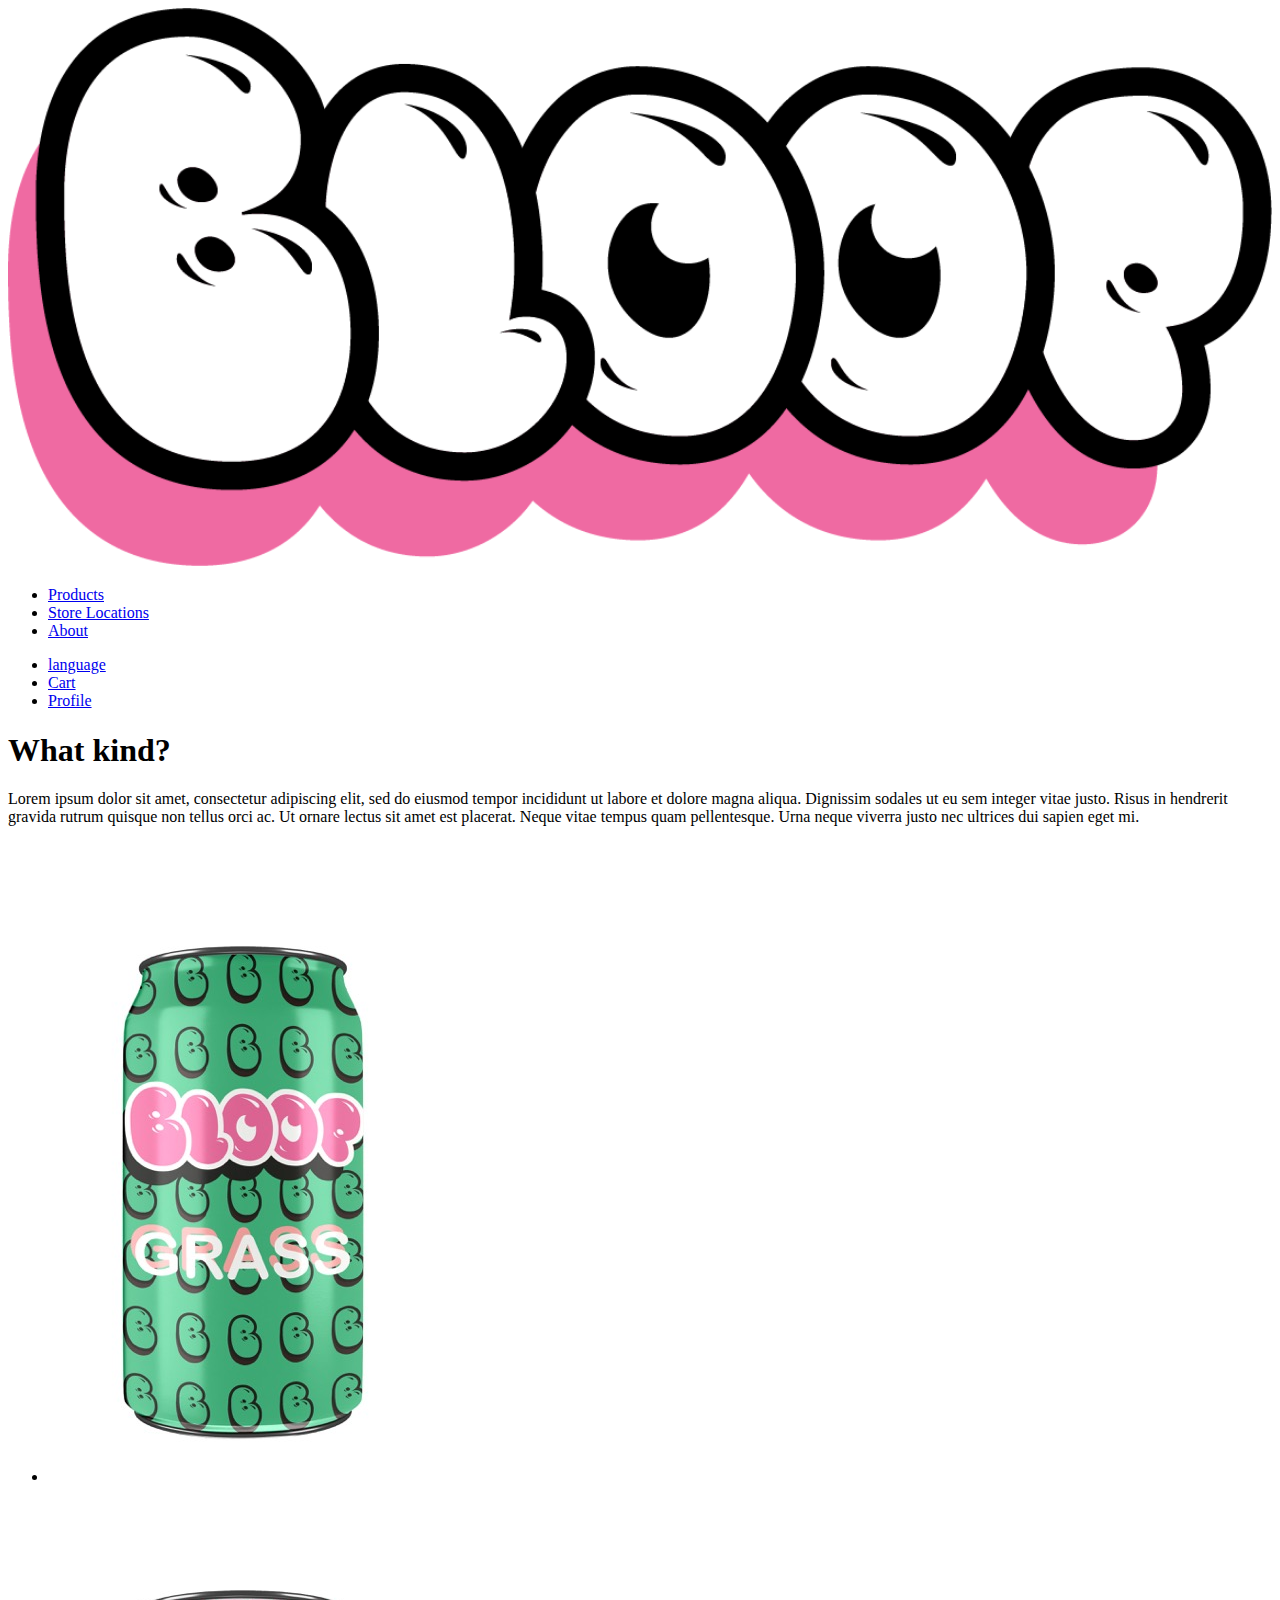
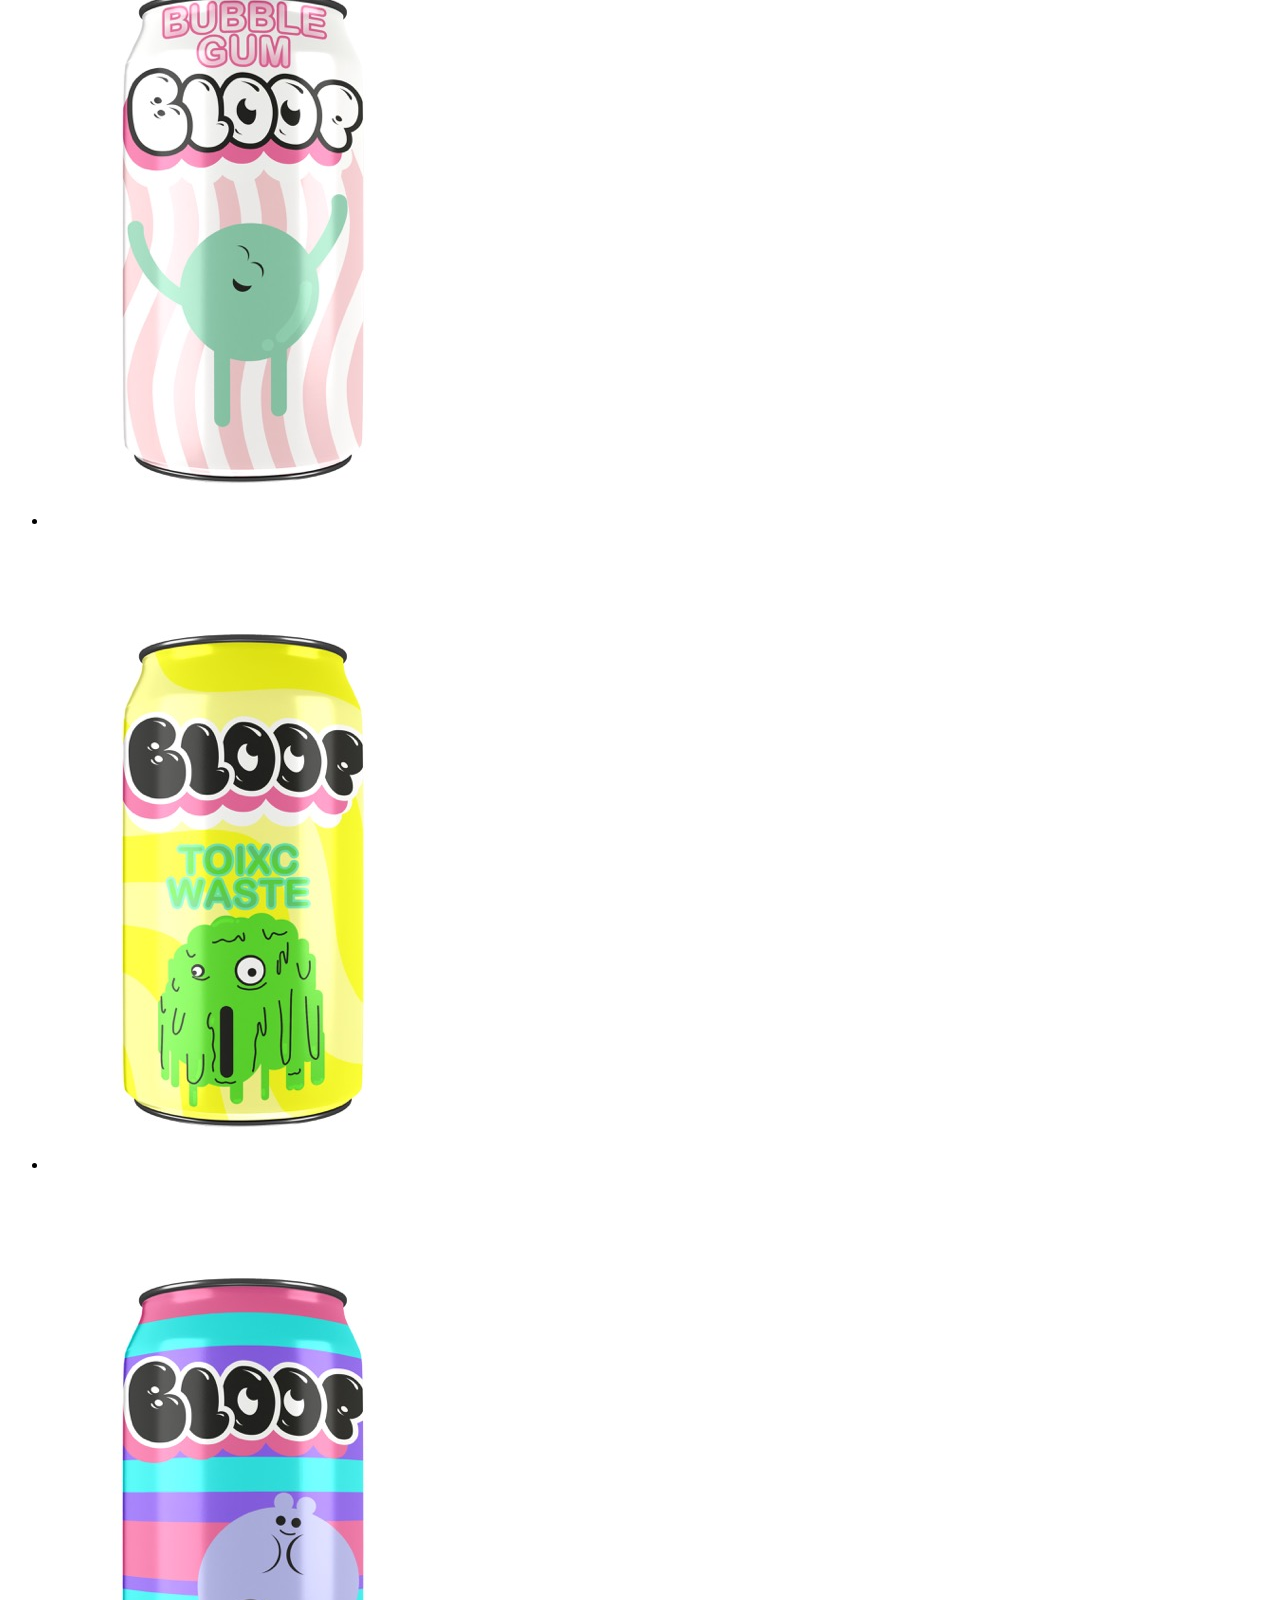
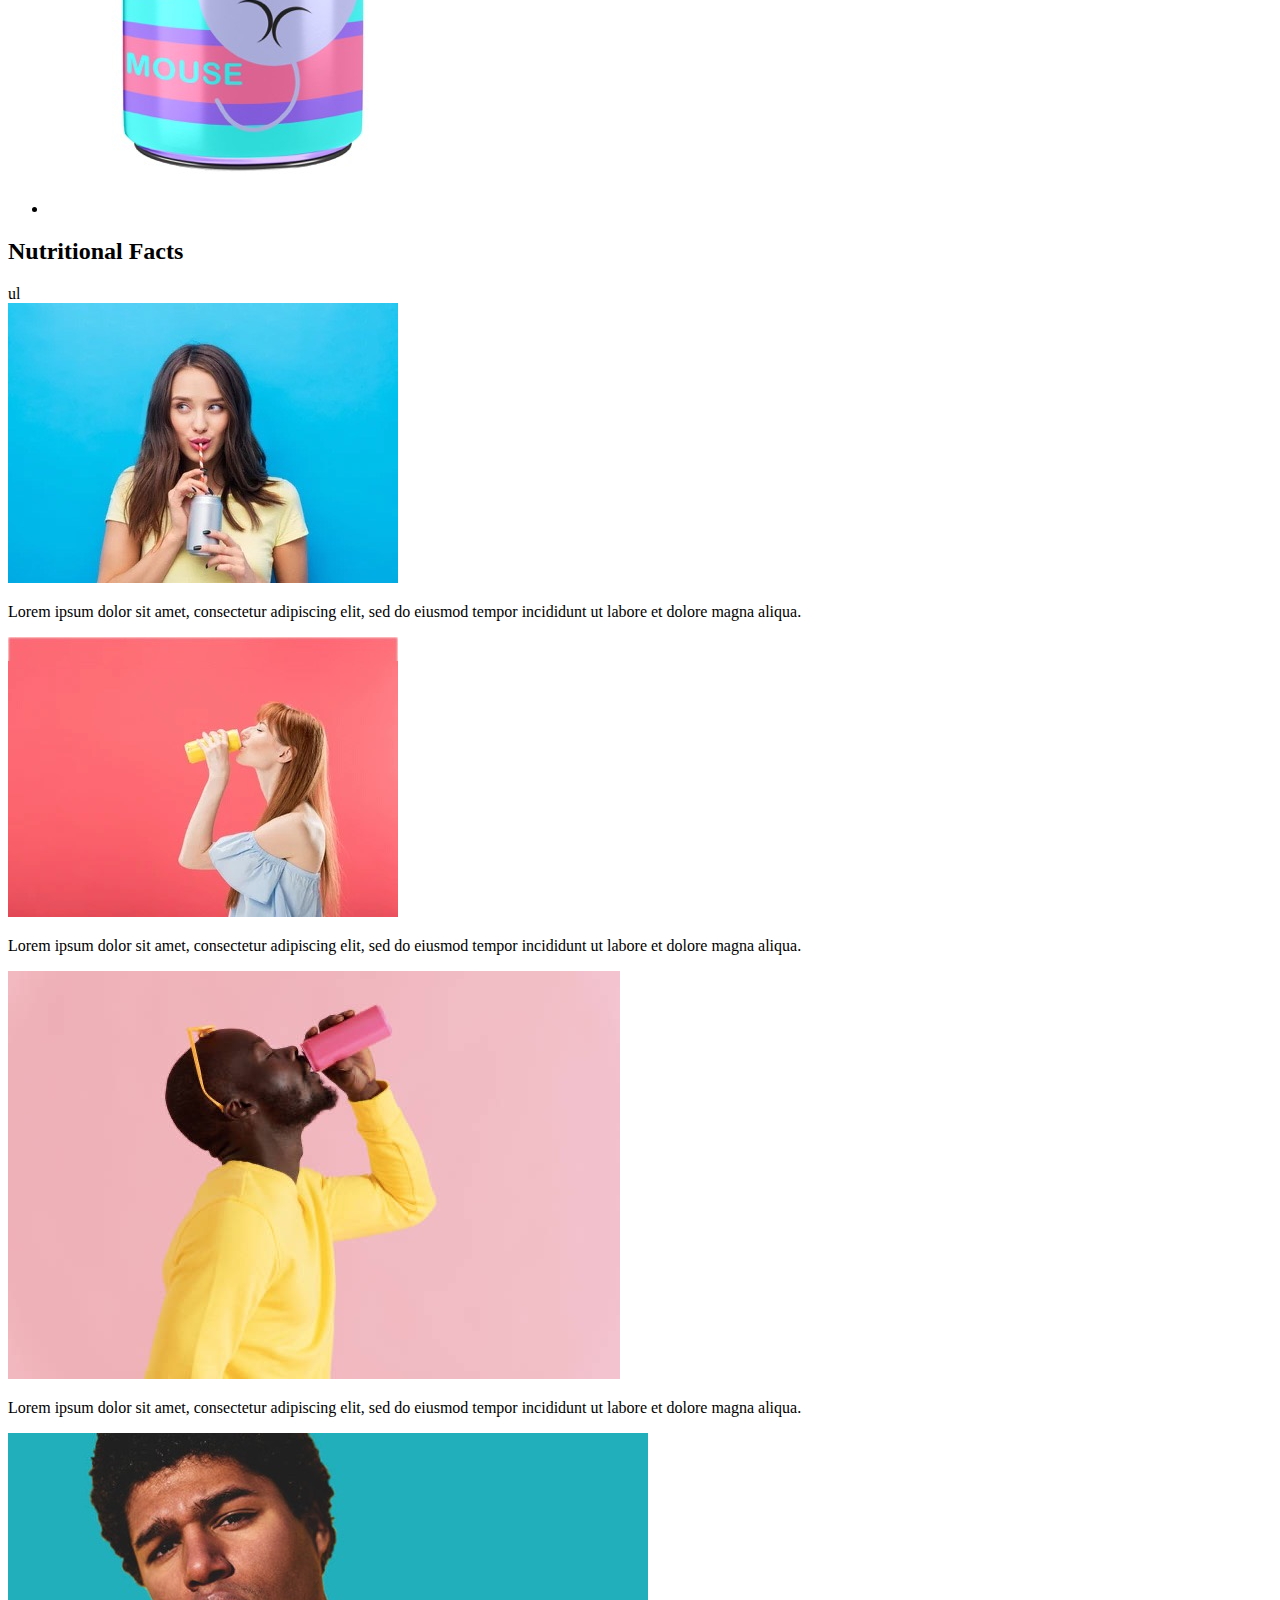
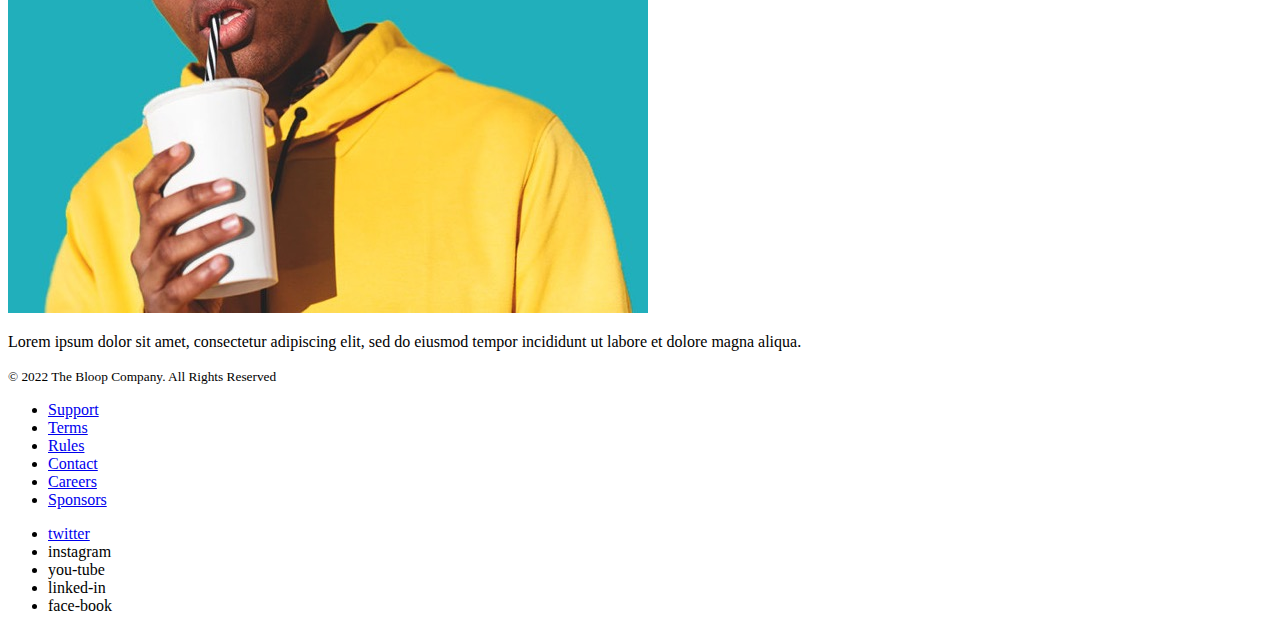
==== products.html @ d4f95fe2 "add the images" ====
<!DOCTYPE html>
<html lang="en" dir="ltr">
  <head>
    <meta charset="utf-8">
    <title>Bloop</title>
    <meta name="viewport" content="width=device-width,initial-scale=1">
    <link href="css/main.css" rel="stylesheet">
    <link href="https://fonts.googleapis.com/css2?family=Roboto:ital,wght@0,500;0,700;1,500&display=swap" rel="stylesheet">
  </head>
  <body>
    <header>
      <img src="images/bloop.svg" alt="">
      <nav>
        <ul>
          <li><a href="products">Products</a></li>
          <li><a href="store-locations">Store Locations</a></li>
          <li><a href="#">About</a></li>
        </ul>
      </nav>
      <ul>
        <li><a href="#">language</a></li>
        <li><a href="#">Cart</a></li>
        <li><a href="#">Profile</a></li>
      </ul>
    </header>
    <main>
      <section>
        <h1>What kind?</h1>
        <p>Lorem ipsum dolor sit amet, consectetur adipiscing elit, sed do eiusmod tempor incididunt ut labore et dolore magna aliqua. Dignissim sodales ut eu sem integer vitae justo. Risus in hendrerit gravida rutrum quisque non tellus orci ac. Ut ornare lectus sit amet est placerat. Neque vitae tempus quam pellentesque. Urna neque viverra justo nec ultrices dui sapien eget mi.</p>
      </section>
      <section>
        <ul>
          <li>
            <img src="images/5.jpeg" alt="">
            <a href="#"></a>
          </li>
          <li>
            <img src="images/2.jpeg" alt="">
            <a href="#"></a>
          </li>
          <li>
            <img src="images/3.jpeg" alt="">
            <a href="#"></a>
          </li>
          <li>
            <img src="images/4.jpeg" alt="">
            <a href="#"></a>
          </li>
        </ul>
      </section>
      <section>
        <h2>Nutritional Facts</h2>ul
        <article class="">
          <img src="images/15.jpeg" alt="">
          <p>Lorem ipsum dolor sit amet, consectetur adipiscing elit, sed do eiusmod tempor incididunt ut labore et dolore magna aliqua.</p>
        </article>
        <article class="">
          <img src="images/16.jpeg" alt="">
          <p>Lorem ipsum dolor sit amet, consectetur adipiscing elit, sed do eiusmod tempor incididunt ut labore et dolore magna aliqua.</p>
        </article>
        <article class="">
          <img src="images/14.jpeg" alt="">
          <p>Lorem ipsum dolor sit amet, consectetur adipiscing elit, sed do eiusmod tempor incididunt ut labore et dolore magna aliqua.</p>
        </article>
        <article class="">
          <img src="images/13.jpeg" alt="">
          <p>Lorem ipsum dolor sit amet, consectetur adipiscing elit, sed do eiusmod tempor incididunt ut labore et dolore magna aliqua.</p>
        </article>
      </section>
    </main>
    <footer>
      <small>© 2022 The Bloop Company. All Rights Reserved</small>
      <ul>
        <li><a href="#">Support</a></li>
        <li><a href="#">Terms</a></li>
        <li><a href="#">Rules</a></li>
        <li><a href="#">Contact</a></li>
        <li><a href="#">Careers</a></li>
        <li><a href="#">Sponsors</a></li>
      </ul>
      <ul>
        <li><a href="#">twitter</a></li>
        <li><a href="#"></a>instagram</li>
        <li><a href="#"></a>you-tube</li>
        <li><a href="#"></a>linked-in</li>
        <li><a href="#"></a>face-book</li>
      </ul>
    </footer>
  </body>
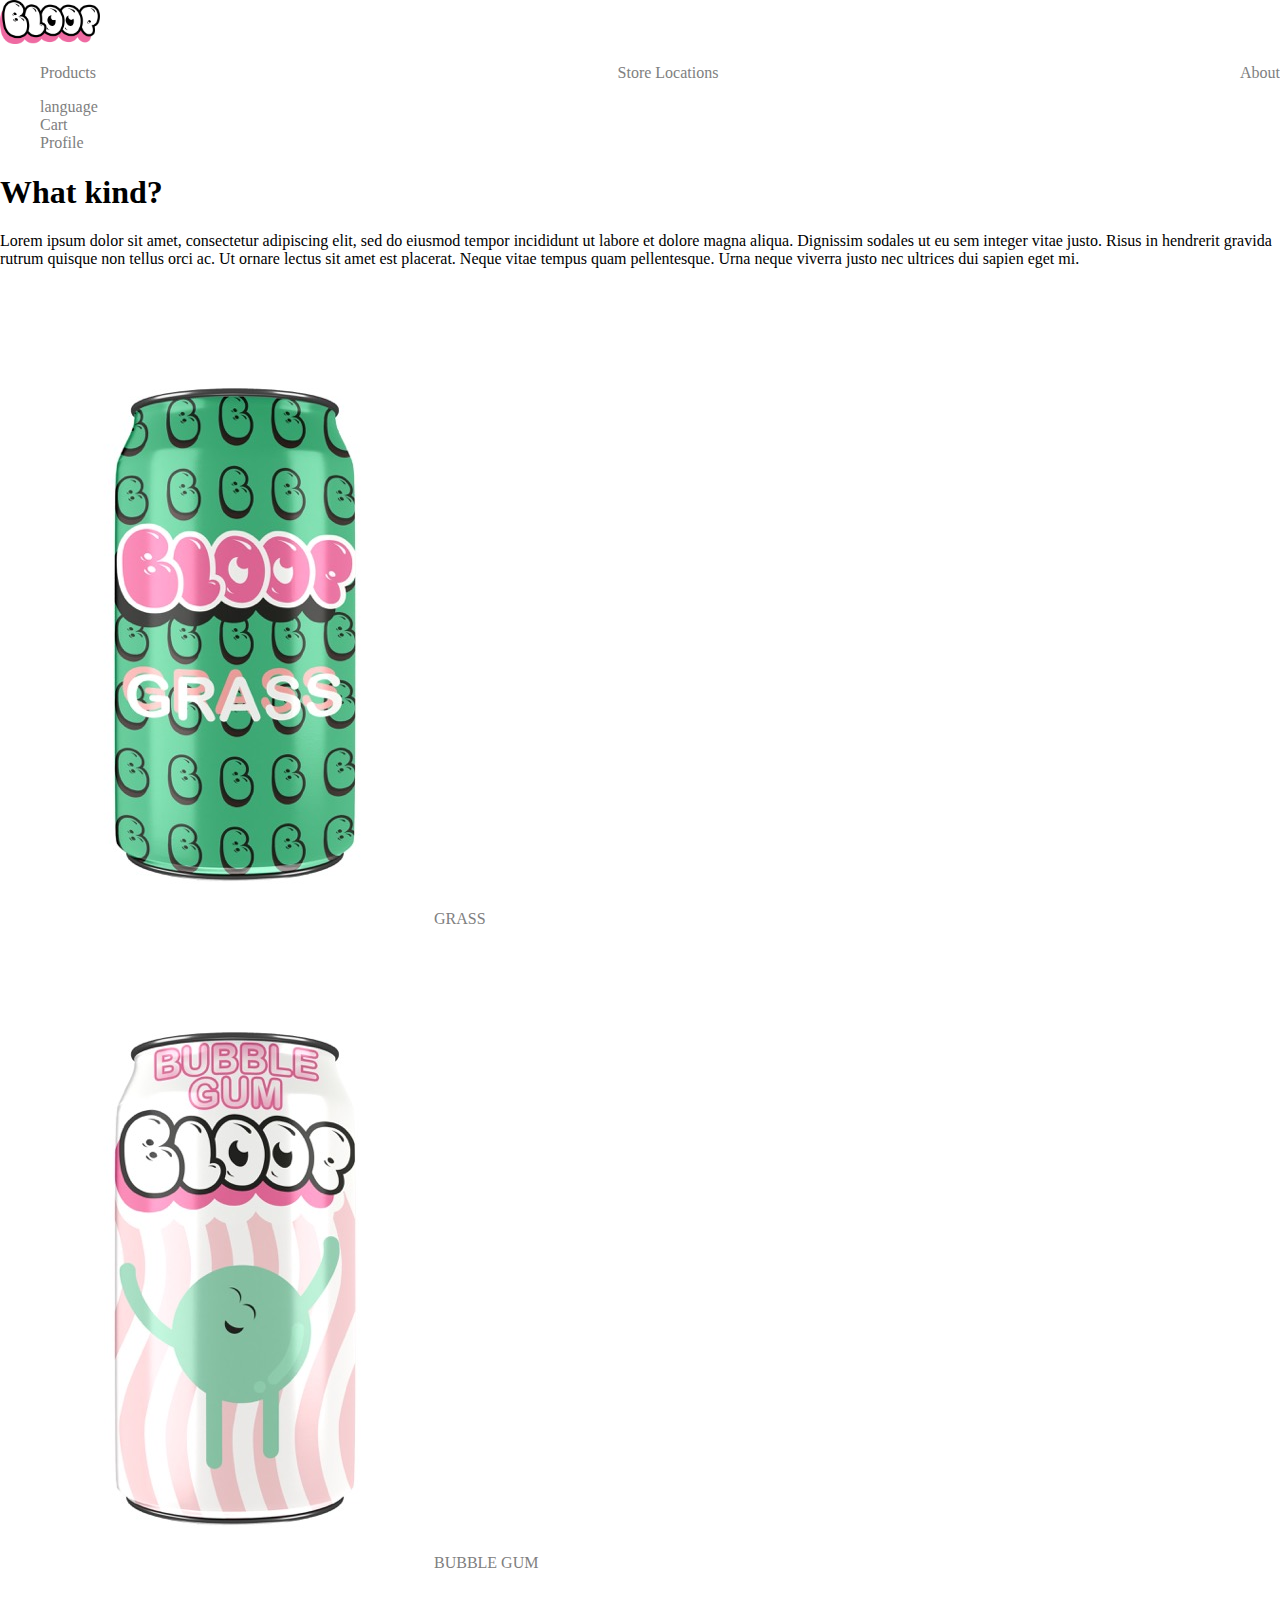
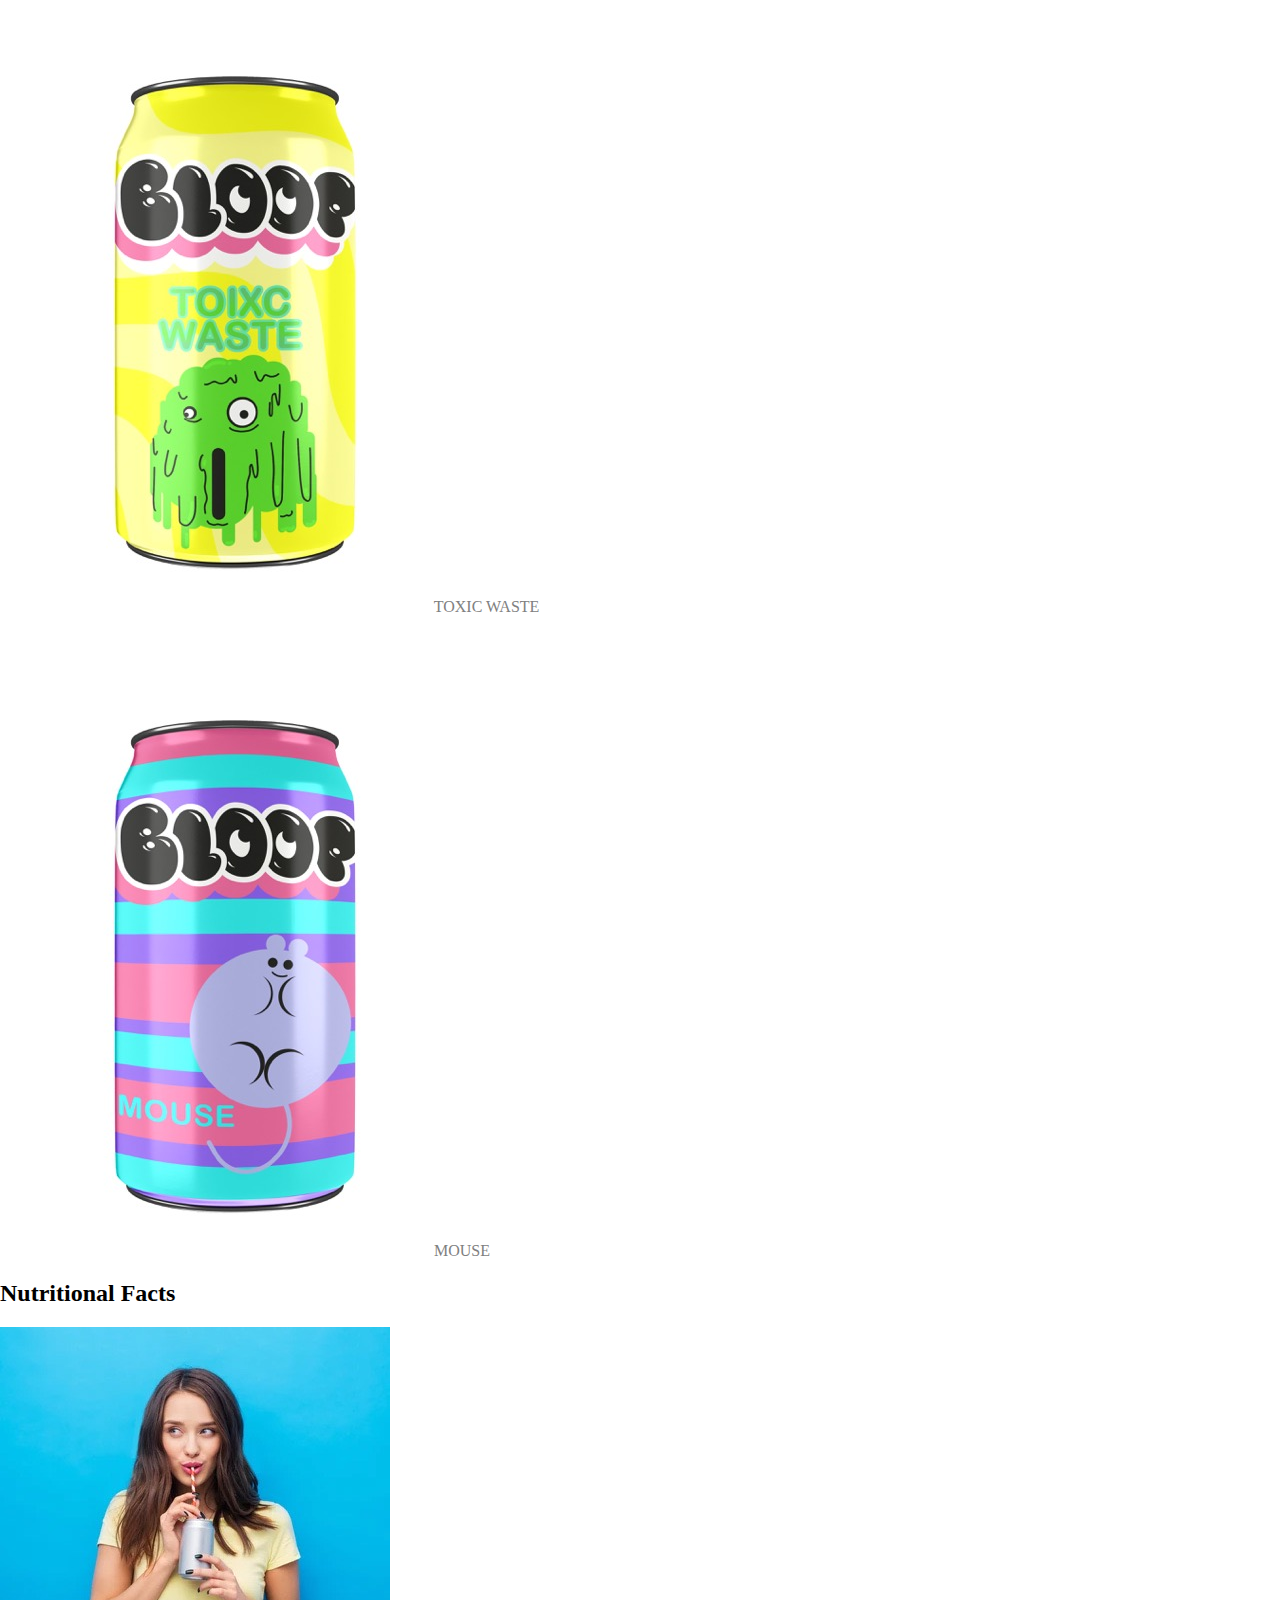
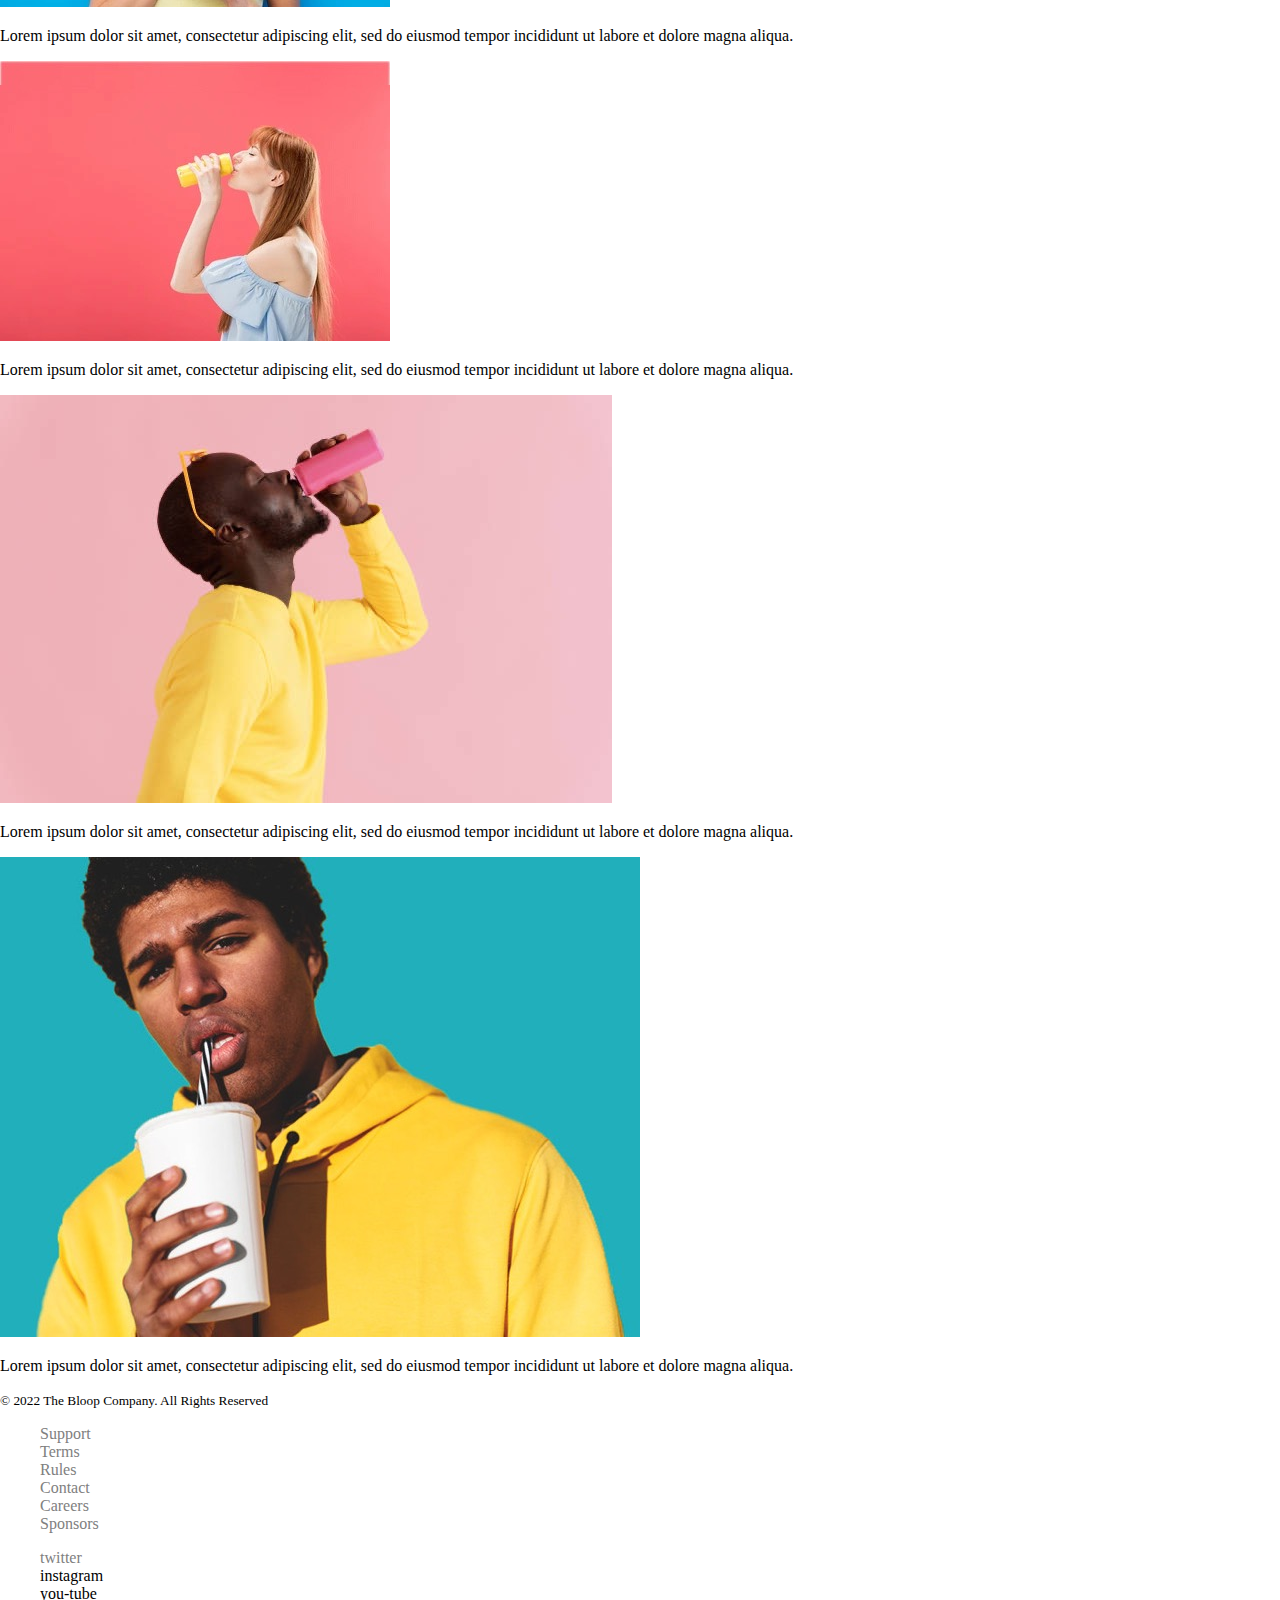
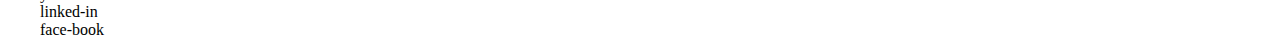
==== commit 855b3cd5: "htm for the 3rd page" ====
--- a/products.html
+++ b/products.html
@@ -6,10 +6,15 @@
     <meta name="viewport" content="width=device-width,initial-scale=1">
     <link href="css/main.css" rel="stylesheet">
     <link href="https://fonts.googleapis.com/css2?family=Roboto:ital,wght@0,500;0,700;1,500&display=swap" rel="stylesheet">
+    <link href="https://fonts.googleapis.com/icon?family=Material+Icons+Outlined" rel="stylesheet">
   </head>
   <body>
     <header>
       <img src="images/bloop.svg" alt="">
+      <input type="checkbox" id="nav-toggle" class="nav-toggle" />
+      <label for="nav-toggle" class="nav-toggle-label">
+        <span class="material-icons-outlined">menu</span>
+      </label>
       <nav>
         <ul>
           <li><a href="products">Products</a></li>
@@ -32,24 +37,24 @@
         <ul>
           <li>
             <img src="images/5.jpeg" alt="">
-            <a href="#"></a>
+            <a href="#">GRASS</a>
           </li>
           <li>
             <img src="images/2.jpeg" alt="">
-            <a href="#"></a>
+            <a href="#">BUBBLE GUM</a>
           </li>
           <li>
             <img src="images/3.jpeg" alt="">
-            <a href="#"></a>
+            <a href="#">TOXIC WASTE</a>
           </li>
           <li>
             <img src="images/4.jpeg" alt="">
-            <a href="#"></a>
+            <a href="#">MOUSE</a>
           </li>
         </ul>
       </section>
       <section>
-        <h2>Nutritional Facts</h2>ul
+        <h2>Nutritional Facts</h2>
         <article class="">
           <img src="images/15.jpeg" alt="">
           <p>Lorem ipsum dolor sit amet, consectetur adipiscing elit, sed do eiusmod tempor incididunt ut labore et dolore magna aliqua.</p>
--- a/css/main.css
+++ b/css/main.css
@@ -0,0 +1,67 @@
+html {
+  box-sizing: border-box;
+}
+
+*, *::before, *::after {
+  box-sizing: inherit;
+}
+
+body {
+  margin: 0;
+  padding: 0;
+}
+
+nav {
+  display: none;
+}
+
+input.nav-toggle {
+  display: none;
+}
+
+input.nav-toggle:checked ~ nav {
+  display: block;
+}
+
+label.nav-toggle-label {
+  display: block;
+}
+
+a:link {
+ color: gray;
+ text-decoration: none
+}
+a:visited {
+ color: teal;
+}
+a:hover {
+ color: purple;
+}
+
+ul {
+  list-style: none;
+}
+
+header img {
+  max-width: 100px;
+}
+
+nav ul {
+display: flex;
+justify-content: space-between;
+}
+
+@media screen and (min-width: 768px) {
+
+  input.nav-toggle {
+    display: none;
+  }
+
+  label.nav-toggle-label {
+    display: none;
+  }
+
+  nav {
+    display: block;
+  }
+}
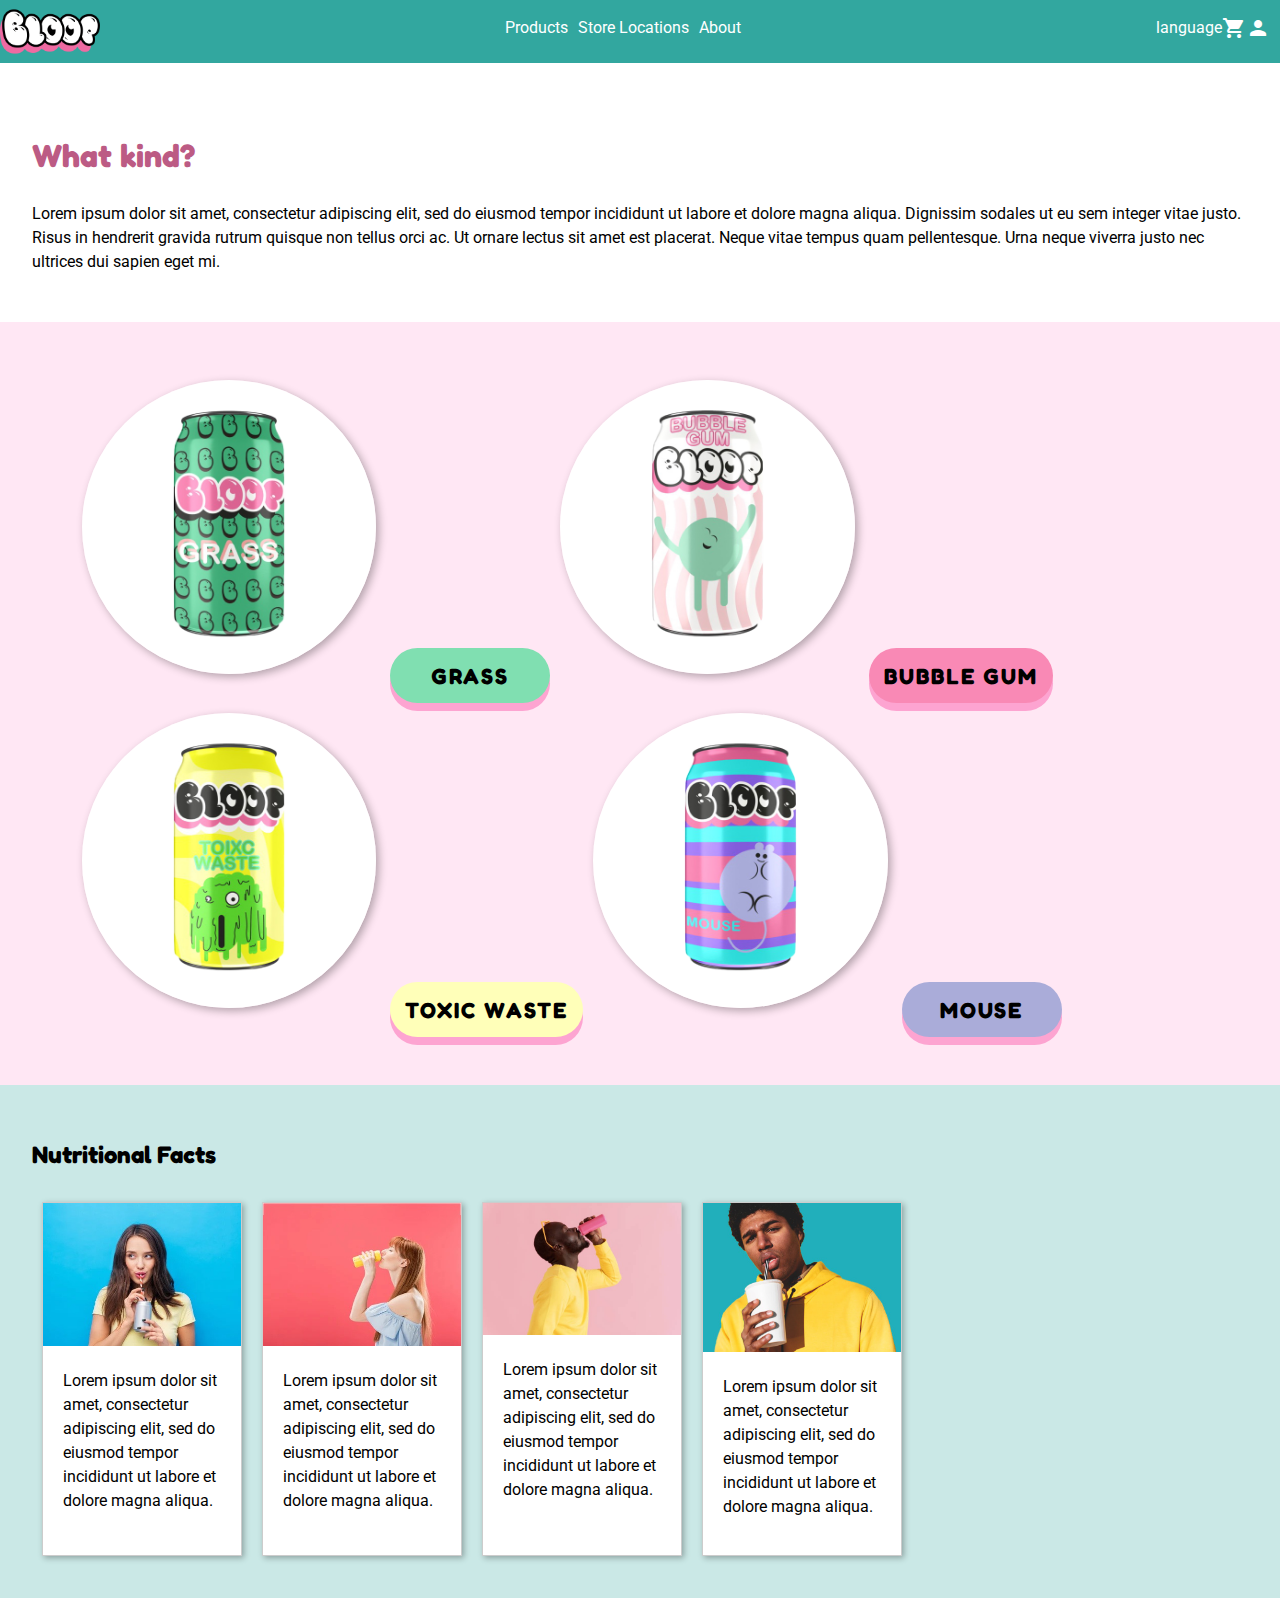
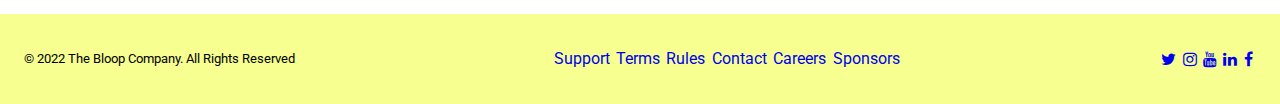
==== commit 98359a03: "style to all pages" ====
--- a/products.html
+++ b/products.html
@@ -5,77 +5,80 @@
     <title>Bloop</title>
     <meta name="viewport" content="width=device-width,initial-scale=1">
     <link href="css/main.css" rel="stylesheet">
-    <link href="https://fonts.googleapis.com/css2?family=Roboto:ital,wght@0,500;0,700;1,500&display=swap" rel="stylesheet">
-    <link href="https://fonts.googleapis.com/icon?family=Material+Icons+Outlined" rel="stylesheet">
+    <link rel="preconnect" href="https://fonts.googleapis.com"><link rel="preconnect" href="https://fonts.gstatic.com" crossorigin><link href="https://fonts.googleapis.com/css2?family=Fredoka:wght@600&family=Roboto:wght@400;500;700;900&display=swap" rel="stylesheet">
+    <link href="https://fonts.googleapis.com/icon?family=Material+Icons" rel="stylesheet">
+    <link rel="stylesheet" href="https://cdnjs.cloudflare.com/ajax/libs/font-awesome/4.7.0/css/font-awesome.min.css">
   </head>
   <body>
     <header>
       <img src="images/bloop.svg" alt="">
       <input type="checkbox" id="nav-toggle" class="nav-toggle" />
       <label for="nav-toggle" class="nav-toggle-label">
-        <span class="material-icons-outlined">menu</span>
+        <span class="material-icons">menu</span>
       </label>
       <nav>
         <ul>
-          <li><a href="products">Products</a></li>
-          <li><a href="store-locations">Store Locations</a></li>
+          <li><a href="products.html">Products</a></li>
+          <li><a href="store-locations.html">Store Locations</a></li>
           <li><a href="#">About</a></li>
         </ul>
       </nav>
-      <ul>
+      <ul class="cart">
         <li><a href="#">language</a></li>
-        <li><a href="#">Cart</a></li>
-        <li><a href="#">Profile</a></li>
+        <li class="ss"><a href="#"><span class="material-icons">shopping_cart</span></a></li>
+        <li class="pp"><a href="#"><span class="material-icons">person</span></a></li>
       </ul>
     </header>
     <main>
-      <section>
+      <article>
         <h1>What kind?</h1>
         <p>Lorem ipsum dolor sit amet, consectetur adipiscing elit, sed do eiusmod tempor incididunt ut labore et dolore magna aliqua. Dignissim sodales ut eu sem integer vitae justo. Risus in hendrerit gravida rutrum quisque non tellus orci ac. Ut ornare lectus sit amet est placerat. Neque vitae tempus quam pellentesque. Urna neque viverra justo nec ultrices dui sapien eget mi.</p>
-      </section>
-      <section>
-        <ul>
+      </article>
+      <article class="soda">
+        <ul class="kind">
           <li>
             <img src="images/5.jpeg" alt="">
-            <a href="#">GRASS</a>
+            <button class="gr">GRASS</button>
           </li>
           <li>
             <img src="images/2.jpeg" alt="">
-            <a href="#">BUBBLE GUM</a>
+            <button class="bu">BUBBLE GUM</button>
           </li>
           <li>
             <img src="images/3.jpeg" alt="">
-            <a href="#">TOXIC WASTE</a>
+            <button class="to">TOXIC WASTE</button>
           </li>
           <li>
             <img src="images/4.jpeg" alt="">
-            <a href="#">MOUSE</a>
+            <button class="mo">MOUSE</button>
           </li>
         </ul>
-      </section>
-      <section>
+      </article>
+      <div class="facts">
         <h2>Nutritional Facts</h2>
-        <article class="">
-          <img src="images/15.jpeg" alt="">
-          <p>Lorem ipsum dolor sit amet, consectetur adipiscing elit, sed do eiusmod tempor incididunt ut labore et dolore magna aliqua.</p>
+        <article class="cards">
+          <section class="card">
+            <img src="images/15.jpeg" alt="">
+            <p>Lorem ipsum dolor sit amet, consectetur adipiscing elit, sed do eiusmod tempor incididunt ut labore et dolore magna aliqua.</p>
+          </section>
+          <section class="card">
+            <img src="images/16.jpeg" alt="">
+            <p>Lorem ipsum dolor sit amet, consectetur adipiscing elit, sed do eiusmod tempor incididunt ut labore et dolore magna aliqua.</p>
+          </section>
+          <section class="card">
+            <img src="images/14.jpeg" alt="">
+            <p>Lorem ipsum dolor sit amet, consectetur adipiscing elit, sed do eiusmod tempor incididunt ut labore et dolore magna aliqua.</p>
+          </section>
+          <section class="card">
+            <img src="images/13.jpeg" alt="">
+            <p>Lorem ipsum dolor sit amet, consectetur adipiscing elit, sed do eiusmod tempor incididunt ut labore et dolore magna aliqua.</p>
+          </section>
         </article>
-        <article class="">
-          <img src="images/16.jpeg" alt="">
-          <p>Lorem ipsum dolor sit amet, consectetur adipiscing elit, sed do eiusmod tempor incididunt ut labore et dolore magna aliqua.</p>
-        </article>
-        <article class="">
-          <img src="images/14.jpeg" alt="">
-          <p>Lorem ipsum dolor sit amet, consectetur adipiscing elit, sed do eiusmod tempor incididunt ut labore et dolore magna aliqua.</p>
-        </article>
-        <article class="">
-          <img src="images/13.jpeg" alt="">
-          <p>Lorem ipsum dolor sit amet, consectetur adipiscing elit, sed do eiusmod tempor incididunt ut labore et dolore magna aliqua.</p>
-        </article>
-      </section>
+      </div>
     </main>
     <footer>
       <small>© 2022 The Bloop Company. All Rights Reserved</small>
-      <ul>
+      <ul class="sup">
         <li><a href="#">Support</a></li>
         <li><a href="#">Terms</a></li>
         <li><a href="#">Rules</a></li>
@@ -83,12 +86,13 @@
         <li><a href="#">Careers</a></li>
         <li><a href="#">Sponsors</a></li>
       </ul>
-      <ul>
-        <li><a href="#">twitter</a></li>
-        <li><a href="#"></a>instagram</li>
-        <li><a href="#"></a>you-tube</li>
-        <li><a href="#"></a>linked-in</li>
-        <li><a href="#"></a>face-book</li>
+      <ul class="social">
+        <a href="#" class="fa fa-twitter"></a>
+        <a href="#" class="fa fa-instagram"></a>
+        <a href="#" class="fa fa-youtube"></a>
+        <a href="#" class="fa fa-linkedin"></a>
+        <a href="#" class="fa fa-facebook"></a>
       </ul>
     </footer>
   </body>
+</html>
--- a/css/main.css
+++ b/css/main.css
@@ -1,20 +1,73 @@
 html {
   box-sizing: border-box;
+  font-family: "Roboto";
+  line-height: 1.5;
 }
 
 *, *::before, *::after {
   box-sizing: inherit;
 }
 
+.hero-image {
+  background-image: url(../images/6.jpeg);
+  height: 500px;
+  background-position: center;
+  background-repeat: no-repeat;
+  background-size: cover;
+  position: relative;
+}
+
+.hero-text {
+  text-align: center;
+  position: absolute;
+  top: 50%;
+  left: 15%;
+  transform: translate(-50%, -50%);
+  color: white;
+}
+
 body {
   margin: 0;
-  padding: 0;
+  display: grid;
+  grid-template-columns: auto;
+  grid-gap: 1em;
+  height: 100%;
+}
+
+main>article {
+  padding: 2em;
+}
+
+.flav>article {
+  padding: 2em;
+}
+
+.facts {
+  padding: 2em;
+}
+
+h1, h2 {
+font-family: "Fredoka";
+}
+
+.flav h2{
+  margin-top: 0;
+}
+h1 {
+color: #BC5B84;
 }
 
 nav {
   display: none;
 }
 
+header {
+  display: flex;
+  justify-content: space-between;
+  color: #fff;
+  background-color: #32A79F;
+}
+
 input.nav-toggle {
   display: none;
 }
@@ -27,14 +80,36 @@
   display: block;
 }
 
+header a:link {
+ color: #fff;
+ text-decoration: none
+}
+
 a:link {
- color: gray;
  text-decoration: none
 }
-a:visited {
- color: teal;
-}
-a:hover {
+
+header a:visited {
+ color: #fff;
+}
+
+.ss a:visited {
+  color: #FFCDE6;
+}
+
+.ss a {
+  color: #FFCDE6;
+}
+
+.pp a:visited {
+  color: #51E3FC;
+}
+
+.pp a {
+  color: #51E3FC;
+}
+
+header a:hover {
  color: purple;
 }
 
@@ -48,7 +123,390 @@
 
 nav ul {
 display: flex;
-justify-content: space-between;
+}
+
+nav ul li {
+  padding-right: 10px;
+}
+
+.cart {
+display: flex;
+padding-right: 10px;
+}
+
+button {
+font-family: "Fredoka";
+font-weight: bold;
+display: inline-block;
+outline: none;
+cursor: pointer;
+font-size: 22px;
+line-height: 1;
+border-radius: 500px;
+transition-property: background-color,border-color,color,box-shadow,filter;
+transition-duration: .3s;
+border: 1px solid transparent;
+letter-spacing: 2px;
+min-width: 160px;
+text-transform: uppercase;
+white-space: normal;
+font-weight: 700;
+text-align: center;
+padding: 16px 14px 18px;
+color: #fff;
+background-color: #32A79F;
+height: 55px;
+box-shadow: 0px 8px 0px #BC5B84;
+}
+
+button:hover {
+background-color: #227D77;
+}
+
+.gr {
+font-family: "Fredoka";
+font-weight: bold;
+display: inline-block;
+outline: none;
+cursor: pointer;
+font-size: 22px;
+line-height: 1;
+border-radius: 500px;
+transition-property: background-color,border-color,color,box-shadow,filter;
+transition-duration: .3s;
+border: 1px solid transparent;
+letter-spacing: 2px;
+min-width: 160px;
+text-transform: uppercase;
+white-space: normal;
+font-weight: 700;
+text-align: center;
+padding: 16px 14px 18px;
+color: #000;
+background-color: #80DFB1;
+height: 55px;
+box-shadow: 0px 8px 0px #FDA4D1;
+}
+
+.gr:hover {
+background-color: #1F995E;
+color: #fff;
+box-shadow: 0px 8px 0px #DC73A7;
+}
+
+.bu {
+font-family: "Fredoka";
+font-weight: bold;
+display: inline-block;
+outline: none;
+cursor: pointer;
+font-size: 22px;
+line-height: 1;
+border-radius: 500px;
+transition-property: background-color,border-color,color,box-shadow,filter;
+transition-duration: .3s;
+border: 1px solid transparent;
+letter-spacing: 2px;
+min-width: 160px;
+text-transform: uppercase;
+white-space: normal;
+font-weight: 700;
+text-align: center;
+padding: 16px 14px 18px;
+color: #000;
+background-color: #F989B5;
+height: 55px;
+box-shadow: 0px 8px 0px #FDA4D1;
+}
+
+.bu:hover {
+background-color: #E96599;
+color: #fff;
+box-shadow: 0px 8px 0px #DC73A7;
+}
+
+.to {
+font-family: "Fredoka";
+font-weight: bold;
+display: inline-block;
+outline: none;
+cursor: pointer;
+font-size: 22px;
+line-height: 1;
+border-radius: 500px;
+transition-property: background-color,border-color,color,box-shadow,filter;
+transition-duration: .3s;
+border: 1px solid transparent;
+letter-spacing: 2px;
+min-width: 160px;
+text-transform: uppercase;
+white-space: normal;
+font-weight: 700;
+text-align: center;
+padding: 16px 14px 18px;
+color: #000;
+background-color: #FFFFB9;
+height: 55px;
+box-shadow: 0px 8px 0px #FDA4D1;
+}
+
+.to:hover {
+background-color: #F8DE58;
+color: #fff;
+box-shadow: 0px 8px 0px #DC73A7;
+}
+
+.mo {
+font-family: "Fredoka";
+font-weight: bold;
+display: inline-block;
+outline: none;
+cursor: pointer;
+font-size: 22px;
+line-height: 1;
+border-radius: 500px;
+transition-property: background-color,border-color,color,box-shadow,filter;
+transition-duration: .3s;
+border: 1px solid transparent;
+letter-spacing: 2px;
+min-width: 160px;
+text-transform: uppercase;
+white-space: normal;
+font-weight: 700;
+text-align: center;
+padding: 16px 14px 18px;
+color: #000;
+background-color: #AAACD9;
+height: 55px;
+box-shadow: 0px 8px 0px #FDA4D1;
+}
+
+.mo:hover {
+background-color: #7174A8;
+color: #fff;
+box-shadow: 0px 8px 0px #DC73A7;
+}
+
+.soda {
+  background-color: #FFE7F4;
+}
+
+.kind {
+  display: flex;
+  flex-wrap: wrap;
+  align-items: flex-start;
+  flex-direction: row;
+  max-height: 100vh;
+}
+
+.kind img {
+  margin: 10px;
+  box-shadow: 3px 3px 8px 0px rgba(0,0,0,0.3);
+  max-width: 23vw;
+  max-height: 23vw;
+  border-radius: 100%;
+}
+
+.facts {
+background-color: #CAE8E6;
+}
+
+.coming {
+background-color: #CAE8E6;
+}
+
+.coms {
+  display: flex;
+  flex-wrap: wrap;
+  align-items: flex-start;
+  flex-direction: row;
+  justify-content: center;
+  max-height: 100vh;
+  margin-bottom: 0;
+}
+
+.com img {
+  margin: 10px;
+  max-width: 20vw;
+  max-height: 20vw;
+  border-radius: 100%;
+}
+
+.flav {
+background-color: #A3D7D3;
+}
+
+.ffs {
+  display: flex;
+  flex-wrap: wrap;
+  align-items: flex-start;
+  flex-direction: row;
+  justify-content: center;
+  max-height: 100vh;
+  margin-bottom: 0;
+}
+
+.ff img {
+  margin: 10px;
+  max-width: 15vw;
+  max-height: 15vw;
+  border-radius: 100%;
+  border-color: #fff;
+  border-width: thick;
+  border-style: solid;
+}
+
+.take {
+background-color: #A3D7D3;
+}
+
+.looks {
+  display: flex;
+  flex-wrap: wrap;
+  align-items: flex-start;
+  flex-direction: row;
+  justify-content: center;
+  max-height: 100vh;
+  margin-bottom: 0;
+}
+
+.look img {
+  margin: 10px;
+  max-width: 15vw;
+  max-height: 15vw;
+  border-radius: 50%;
+  border-color: #fff;
+  border-width: thick;
+  border-style: solid;
+}
+
+.cards {
+  display: flex;
+  flex-wrap: wrap;
+  align-items: stretch;
+}
+
+.card {
+  flex: 0 0 200px;
+  margin: 10px;
+  border: 1px solid #ccc;
+  box-shadow: 2px 2px 6px 0px  rgba(0,0,0,0.3);
+  background-color: #fff;
+}
+
+.card img {
+    max-width: 100%;
+  }
+
+.card p {
+  padding: 0 20px 20px;
+}
+
+.locations {
+  background-color: #CAE8E6;
+}
+
+.locs {
+  display: flex;
+  flex-wrap: wrap;
+  align-items: stretch;
+}
+
+.loc {
+  flex: 0 0 20%;
+  margin: 10px;
+  border: 1px solid #ccc;
+  box-shadow: 2px 2px 6px 0px  rgba(0,0,0,0.3);
+  background-color: #fff;
+}
+
+.loc img {
+    max-width: 100%;
+    height: 80%;
+  }
+
+.loc a {
+  font-family: "Fredoka";
+  color: #000;
+  font-size: 1.5em;
+  display: flex;
+  justify-content: center;
+}
+
+footer {
+  background: #F6FF90;
+  display: flex;
+  align-items: center;
+  justify-content: space-between;
+  height: 10vh;
+  padding: 0 1.5em;
+}
+footer ul {
+  display: flex;
+  align-items: center;
+  justify-content: space-between;
+}
+
+footer ul a {
+  padding: .2em;
+}
+
+.ff p {
+  font-family: "Fredoka";
+  font-weight: bold;
+  font-size: 1.5em;
+}
+
+.com button {
+  font-family: "Fredoka";
+  font-weight: bold;
+  display: inline-block;
+  outline: none;
+  cursor: pointer;
+  font-size: 22px;
+  line-height: 1;
+  border-radius: 500px;
+  transition-property: background-color,border-color,color,box-shadow,filter;
+  transition-duration: .3s;
+  border: 1px solid transparent;
+  letter-spacing: 2px;
+  min-width: 160px;
+  text-transform: uppercase;
+  white-space: normal;
+  font-weight: 700;
+  text-align: center;
+  padding: 16px 14px 18px;
+  color: #000;
+  background-color: #F6FF90;
+  height: 55px;
+  box-shadow: 0px 8px 0px #FFCDE6;
+}
+
+.com button:hover {
+background-color: #F8DE58;
+box-shadow: 0px 8px 0px #BC5B84;
+}
+
+.com {
+  display: flex;
+  align-items: center;
+  flex-direction: column;
+  padding: 1.5em;
+}
+.sup a:visited {
+  color: #000;
+}
+
+.sup {
+  color: #000;
+}
+
+.social a:visited {
+  color: #32A79F;
+}
+
+.social {
+  color: #32A79F;
 }
 
 @media screen and (min-width: 768px) {
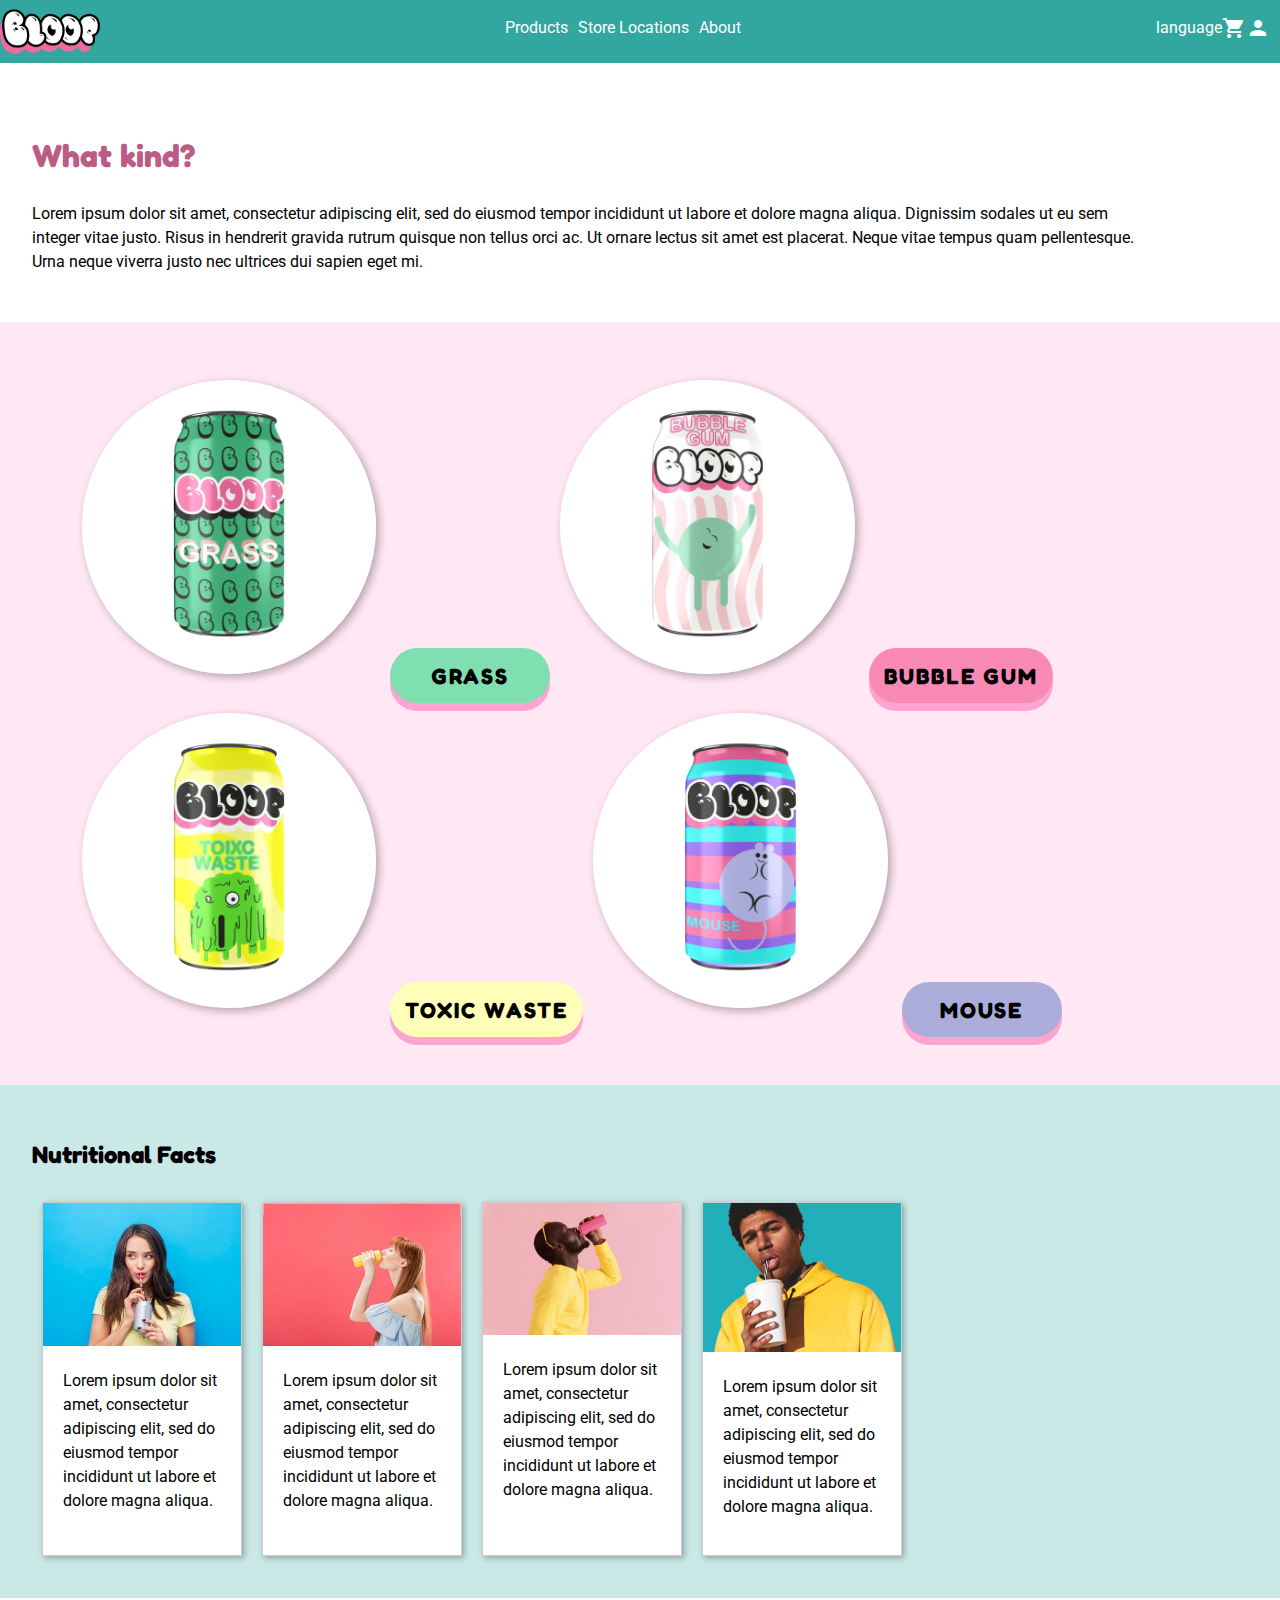
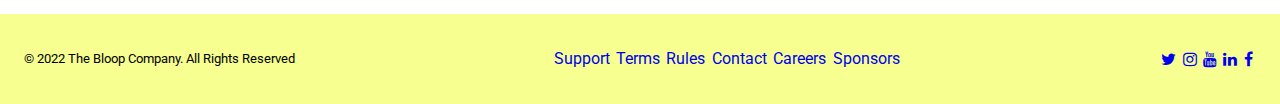
==== commit 4dca3e44: "max width to text" ====
--- a/products.html
+++ b/products.html
@@ -32,7 +32,7 @@
     <main>
       <article>
         <h1>What kind?</h1>
-        <p>Lorem ipsum dolor sit amet, consectetur adipiscing elit, sed do eiusmod tempor incididunt ut labore et dolore magna aliqua. Dignissim sodales ut eu sem integer vitae justo. Risus in hendrerit gravida rutrum quisque non tellus orci ac. Ut ornare lectus sit amet est placerat. Neque vitae tempus quam pellentesque. Urna neque viverra justo nec ultrices dui sapien eget mi.</p>
+        <p class="text">Lorem ipsum dolor sit amet, consectetur adipiscing elit, sed do eiusmod tempor incididunt ut labore et dolore magna aliqua. Dignissim sodales ut eu sem integer vitae justo. Risus in hendrerit gravida rutrum quisque non tellus orci ac. Ut ornare lectus sit amet est placerat. Neque vitae tempus quam pellentesque. Urna neque viverra justo nec ultrices dui sapien eget mi.</p>
       </article>
       <article class="soda">
         <ul class="kind">
--- a/css/main.css
+++ b/css/main.css
@@ -115,6 +115,10 @@
 
 ul {
   list-style: none;
+}
+
+.text {
+  max-width: 70em;
 }
 
 header img {
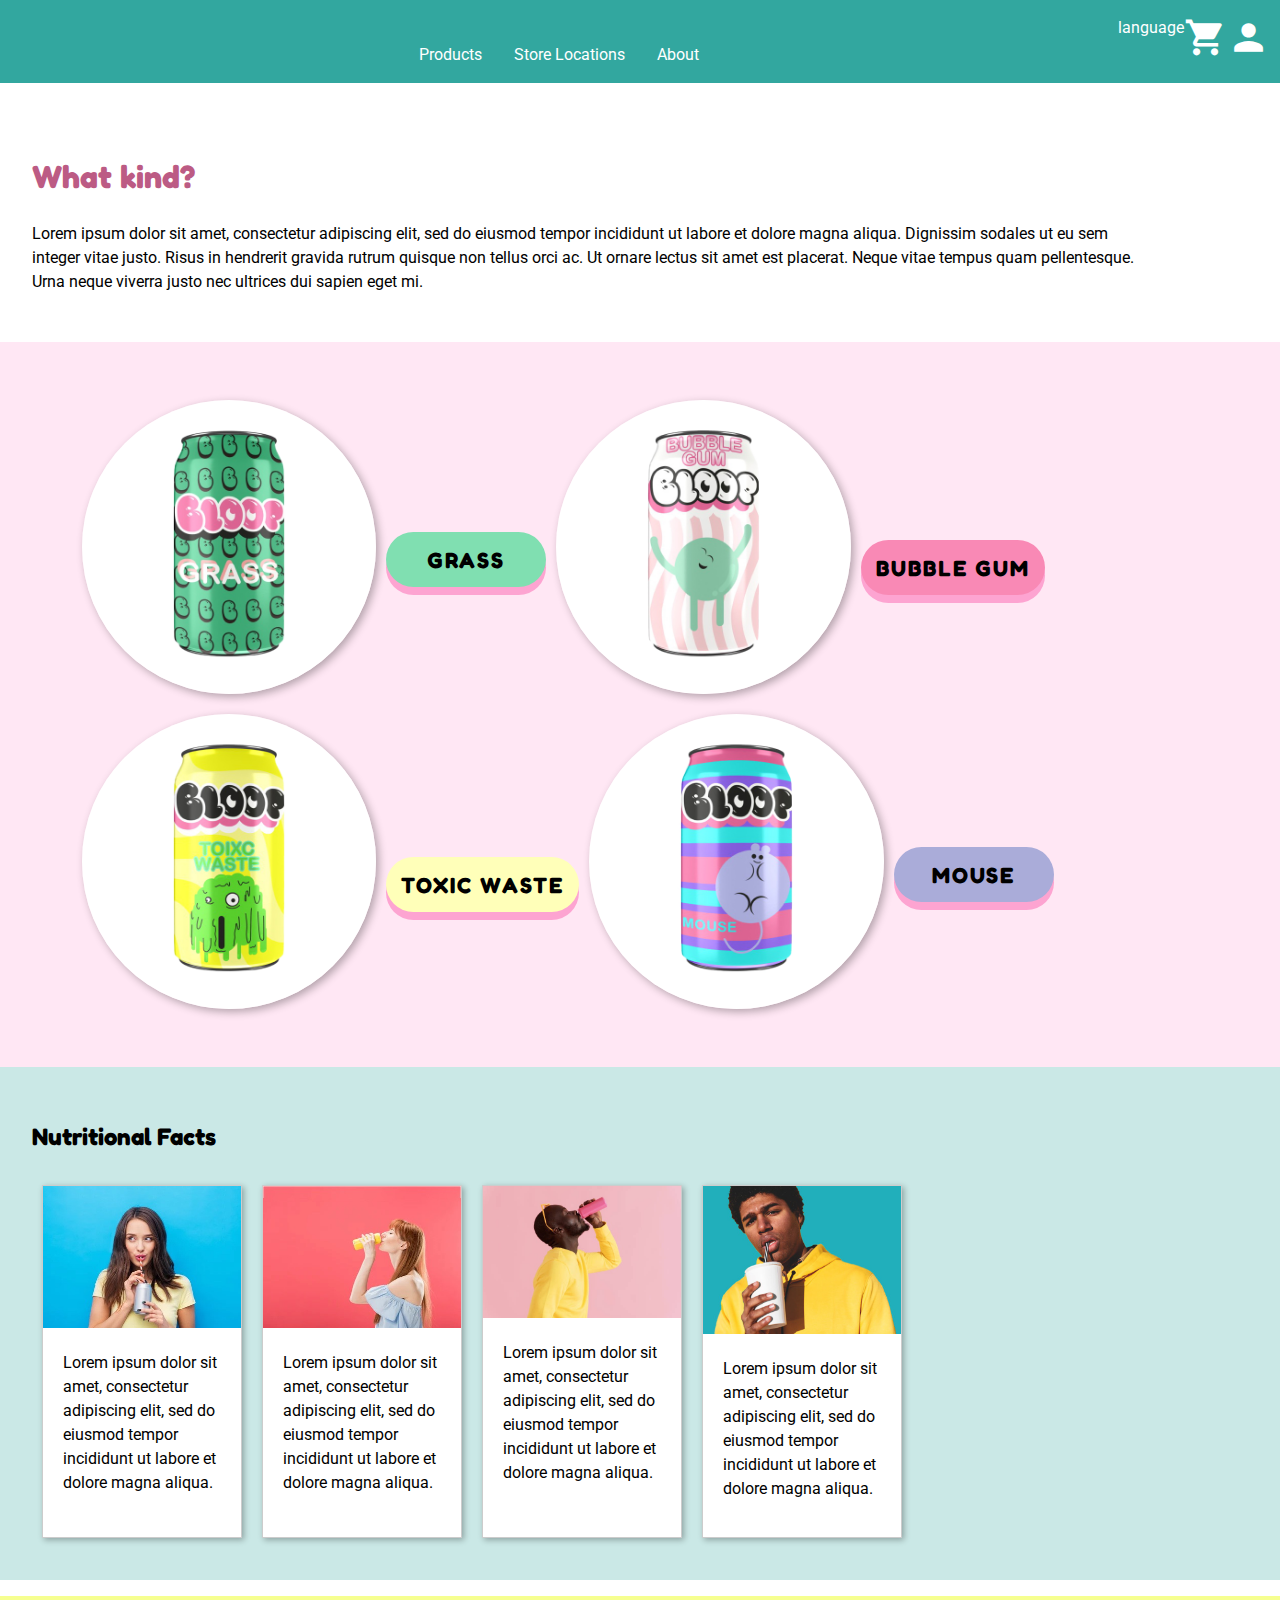
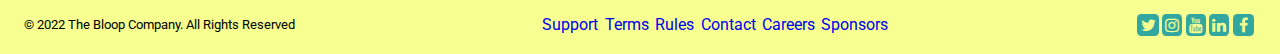
==== commit c1fb05ef: "fix the spacing" ====
--- a/products.html
+++ b/products.html
@@ -11,7 +11,7 @@
   </head>
   <body>
     <header>
-      <img src="images/bloop.svg" alt="">
+      <a href="index.html"><img src="images/bloop.svg" alt=""></a>
       <input type="checkbox" id="nav-toggle" class="nav-toggle" />
       <label for="nav-toggle" class="nav-toggle-label">
         <span class="material-icons">menu</span>
--- a/css/main.css
+++ b/css/main.css
@@ -80,6 +80,13 @@
   display: block;
 }
 
+header span.material-icons {
+  font-size: 2.7em;
+  display: flex;
+  flex-direction: row;
+  margin-top: 0;
+}
+
 header a:link {
  color: #fff;
  text-decoration: none
@@ -123,6 +130,7 @@
 
 header img {
   max-width: 100px;
+  padding-left: 2em
 }
 
 nav ul {
@@ -130,12 +138,17 @@
 }
 
 nav ul li {
-  padding-right: 10px;
+  padding-right: 2em;
+  margin-top: 1.7em;
 }
 
 .cart {
 display: flex;
 padding-right: 10px;
+}
+
+.bb {
+margin-left: 2em;
 }
 
 button {
@@ -194,6 +207,7 @@
 
 .gr:hover {
 background-color: #1F995E;
+transition: background-color 2s;
 color: #fff;
 box-shadow: 0px 8px 0px #DC73A7;
 }
@@ -225,6 +239,7 @@
 
 .bu:hover {
 background-color: #E96599;
+transition: background-color 2s;
 color: #fff;
 box-shadow: 0px 8px 0px #DC73A7;
 }
@@ -256,6 +271,7 @@
 
 .to:hover {
 background-color: #F8DE58;
+transition: background-color 2s;
 color: #fff;
 box-shadow: 0px 8px 0px #DC73A7;
 }
@@ -287,6 +303,7 @@
 
 .mo:hover {
 background-color: #7174A8;
+transition: background-color 2s;
 color: #fff;
 box-shadow: 0px 8px 0px #DC73A7;
 }
@@ -300,7 +317,6 @@
   flex-wrap: wrap;
   align-items: flex-start;
   flex-direction: row;
-  max-height: 100vh;
 }
 
 .kind img {
@@ -311,6 +327,14 @@
   border-radius: 100%;
 }
 
+.kind li {
+  display: flex;
+}
+
+.kind button {
+  margin-top: 30%;
+}
+
 .facts {
 background-color: #CAE8E6;
 }
@@ -325,7 +349,6 @@
   align-items: flex-start;
   flex-direction: row;
   justify-content: center;
-  max-height: 100vh;
   margin-bottom: 0;
 }
 
@@ -346,12 +369,18 @@
   align-items: flex-start;
   flex-direction: row;
   justify-content: center;
-  max-height: 100vh;
   margin-bottom: 0;
+}
+
+.ff {
+  display: flex;
+  align-items: center;
+  flex-direction: column;
 }
 
 .ff img {
   margin: 10px;
+  margin-bottom: 0;
   max-width: 15vw;
   max-height: 15vw;
   border-radius: 100%;
@@ -419,14 +448,12 @@
 .loc {
   flex: 0 0 20%;
   margin: 10px;
-  border: 1px solid #ccc;
   box-shadow: 2px 2px 6px 0px  rgba(0,0,0,0.3);
   background-color: #fff;
 }
 
 .loc img {
     max-width: 100%;
-    height: 80%;
   }
 
 .loc a {
@@ -442,9 +469,9 @@
   display: flex;
   align-items: center;
   justify-content: space-between;
-  height: 10vh;
   padding: 0 1.5em;
 }
+
 footer ul {
   display: flex;
   align-items: center;
@@ -503,14 +530,51 @@
 
 .sup {
   color: #000;
-}
-
-.social a:visited {
-  color: #32A79F;
+  padding: 0;
 }
 
 .social {
-  color: #32A79F;
+  padding: 0;
+}
+
+.fa-facebook {
+  background: #32A79F;
+  color: #F6FF90;
+  padding: .2em .4em;
+  margin: .1em;
+  border-radius: 20%;
+}
+
+.fa-linkedin {
+  background: #32A79F;
+  color: #F6FF90;
+  padding: .2em;
+  margin: .1em;
+  border-radius: 20%;
+}
+
+.fa-youtube {
+  background: #32A79F;
+  color: #F6FF90;
+  padding: .2em;
+  margin: .1em;
+  border-radius: 20%;
+}
+
+.fa-instagram {
+  background: #32A79F;
+  color: #F6FF90;
+  padding: .2em;
+  margin: .1em;
+  border-radius: 20%;
+}
+
+.fa-twitter {
+  background: #32A79F;
+  color: #F6FF90;
+  padding: .2em;
+  margin: .1em;
+  border-radius: 20%;
 }
 
 @media screen and (min-width: 768px) {
@@ -526,4 +590,75 @@
   nav {
     display: block;
   }
-}
+
+}
+
+@media screen and (max-width: 450px) {
+
+  header span.material-icons {
+  font-size: 2em;
+  display: flex;
+  flex-direction: row;
+  margin-top: 0;
+  }
+
+  footer {
+    background: #F6FF90;
+    display: flex;
+    flex-direction: column;
+  }
+
+  footer ul {
+    display: flex;
+    flex-direction: column;
+    align-items: center;
+    justify-content: space-between;
+  }
+
+  .ffs {
+    display: flex;
+    justify-content: center;
+    flex-direction: column;
+    margin-bottom: 0;
+    padding: 0;
+    padding-left: 4em;
+  }
+
+  .ff {
+    display: flex;
+    flex-direction: column;
+  }
+
+  .ff img {
+    margin: 10px;
+    margin-bottom: 0;
+    min-width: 50vw;
+    min-height: 50vw;
+    border-radius: 100%;
+    border-color: #fff;
+    border-width: thick;
+    border-style: solid;
+  }
+
+  .coming {
+    display: flex;
+    flex-direction: column;
+    margin-bottom: 0;
+  }
+
+  .coms {
+    padding: 0;
+  }
+
+  .com img {
+    justify-content: center;
+    width: 14rem;
+    max-width: none;
+    max-height: none;
+  }
+
+  .text {
+    max-width: 23em;
+  }
+
+}
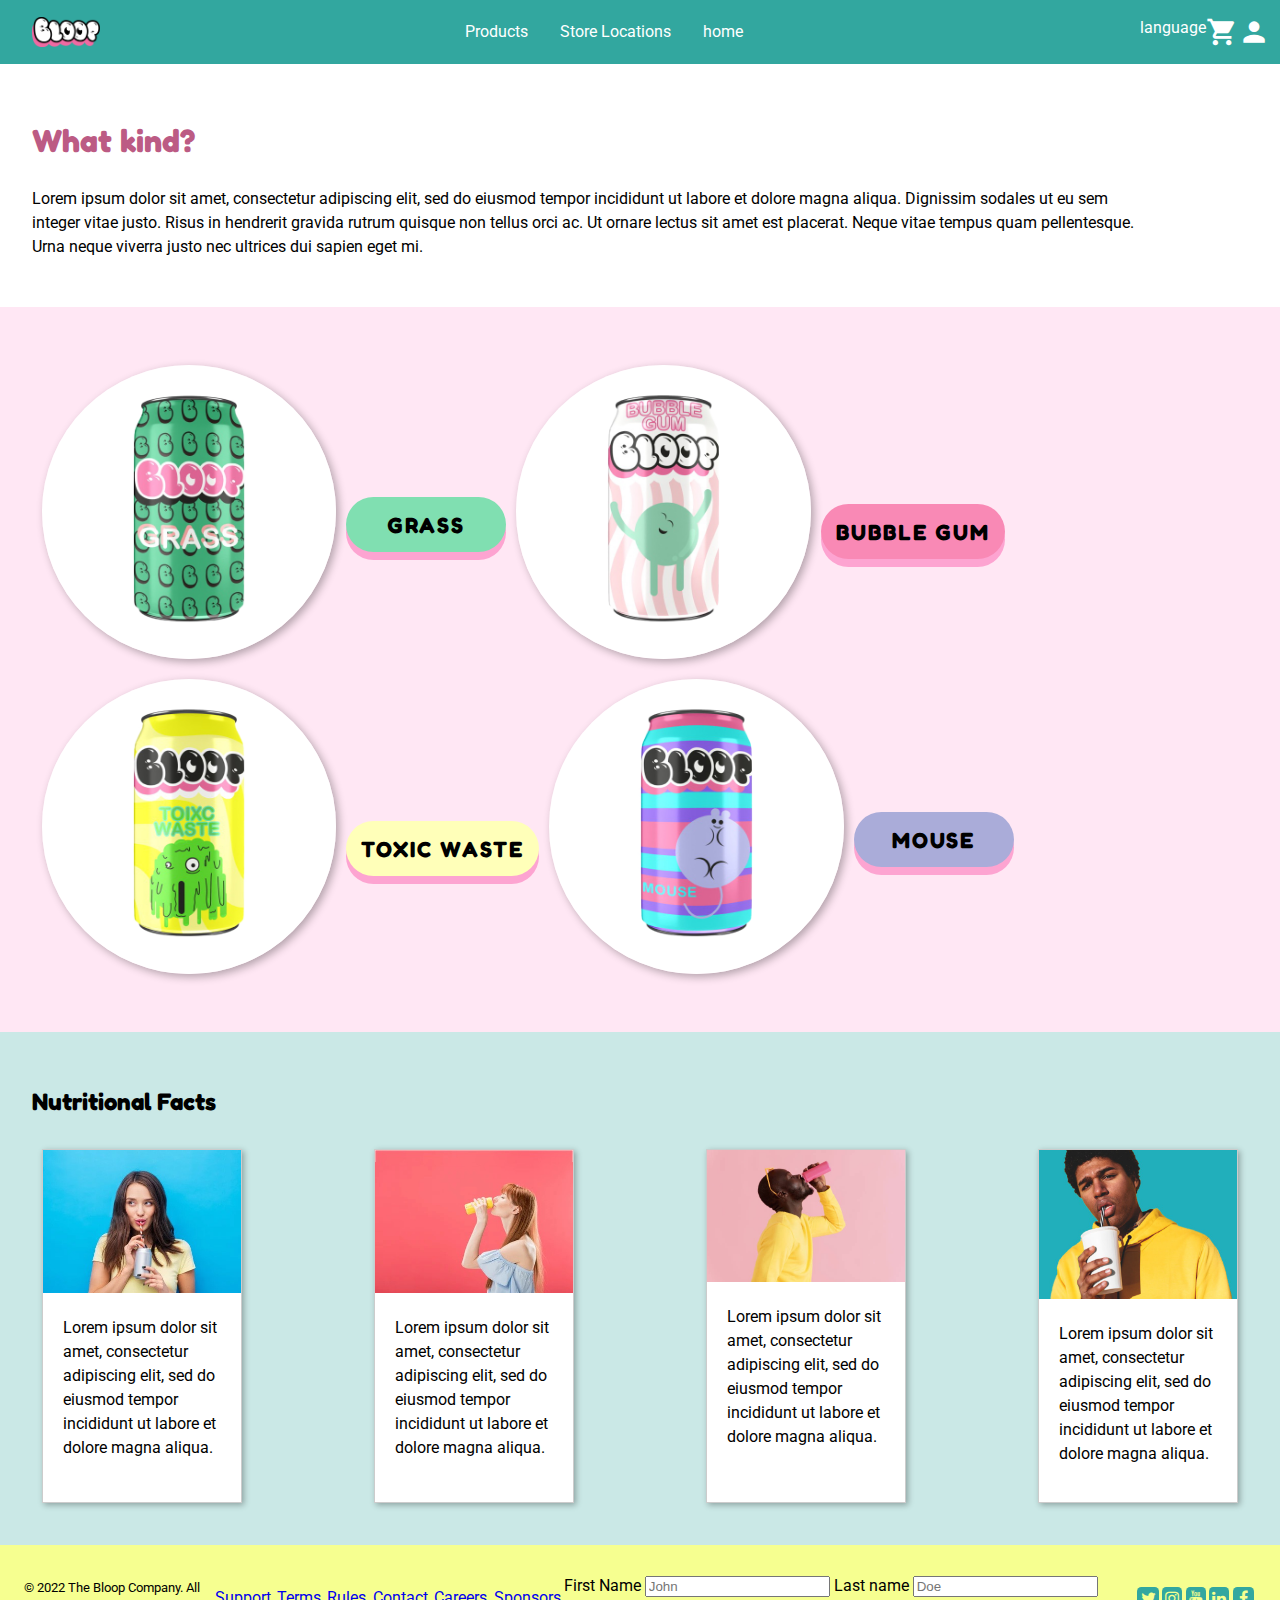
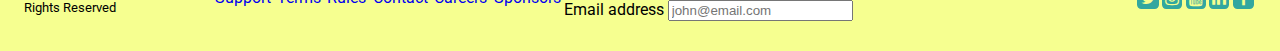
==== commit 4366ce7b: "add contact in footer" ====
--- a/products.html
+++ b/products.html
@@ -1,98 +1,106 @@
 <!DOCTYPE html>
 <html lang="en" dir="ltr">
-  <head>
-    <meta charset="utf-8">
-    <title>Bloop</title>
-    <meta name="viewport" content="width=device-width,initial-scale=1">
-    <link href="css/main.css" rel="stylesheet">
-    <link rel="preconnect" href="https://fonts.googleapis.com"><link rel="preconnect" href="https://fonts.gstatic.com" crossorigin><link href="https://fonts.googleapis.com/css2?family=Fredoka:wght@600&family=Roboto:wght@400;500;700;900&display=swap" rel="stylesheet">
-    <link href="https://fonts.googleapis.com/icon?family=Material+Icons" rel="stylesheet">
-    <link rel="stylesheet" href="https://cdnjs.cloudflare.com/ajax/libs/font-awesome/4.7.0/css/font-awesome.min.css">
-  </head>
-  <body>
-    <header>
-      <a href="index.html"><img src="images/bloop.svg" alt=""></a>
-      <input type="checkbox" id="nav-toggle" class="nav-toggle" />
-      <label for="nav-toggle" class="nav-toggle-label">
-        <span class="material-icons">menu</span>
-      </label>
-      <nav>
-        <ul>
-          <li><a href="products.html">Products</a></li>
-          <li><a href="store-locations.html">Store Locations</a></li>
-          <li><a href="#">About</a></li>
-        </ul>
-      </nav>
-      <ul class="cart">
-        <li><a href="#">language</a></li>
-        <li class="ss"><a href="#"><span class="material-icons">shopping_cart</span></a></li>
-        <li class="pp"><a href="#"><span class="material-icons">person</span></a></li>
+<head>
+  <meta charset="utf-8">
+  <title>Bloop</title>
+  <meta name="viewport" content="width=device-width,initial-scale=1">
+  <link href="css/main.css" rel="stylesheet">
+  <link rel="preconnect" href="https://fonts.googleapis.com"><link rel="preconnect" href="https://fonts.gstatic.com" crossorigin><link href="https://fonts.googleapis.com/css2?family=Fredoka:wght@600&family=Roboto:wght@400;500;700;900&display=swap" rel="stylesheet">
+  <link href="https://fonts.googleapis.com/icon?family=Material+Icons" rel="stylesheet">
+  <link rel="stylesheet" href="https://cdnjs.cloudflare.com/ajax/libs/font-awesome/4.7.0/css/font-awesome.min.css">
+</head>
+<body>
+  <header>
+    <img src="images/bloop.svg" alt="">
+    <input type="checkbox" id="nav-toggle" class="nav-toggle" />
+    <label for="nav-toggle" class="nav-toggle-label">
+      <span class="material-icons">menu</span>
+    </label>
+    <nav>
+      <ul>
+        <li><a href="products.html">Products</a></li>
+        <li><a href="store-locations.html">Store Locations</a></li>
+        <li><a href="index.html">home</a></li>
       </ul>
-    </header>
-    <main>
-      <article>
-        <h1>What kind?</h1>
-        <p class="text">Lorem ipsum dolor sit amet, consectetur adipiscing elit, sed do eiusmod tempor incididunt ut labore et dolore magna aliqua. Dignissim sodales ut eu sem integer vitae justo. Risus in hendrerit gravida rutrum quisque non tellus orci ac. Ut ornare lectus sit amet est placerat. Neque vitae tempus quam pellentesque. Urna neque viverra justo nec ultrices dui sapien eget mi.</p>
+    </nav>
+    <ul class="cart">
+      <li><a href="#">language</a></li>
+      <li class="ss"><a href="#"><span class="material-icons">shopping_cart</span></a></li>
+      <li class="pp"><a href="#"><span class="material-icons">person</span></a></li>
+    </ul>
+  </header>
+  <main>
+    <article>
+      <h1>What kind?</h1>
+      <p class="text">Lorem ipsum dolor sit amet, consectetur adipiscing elit, sed do eiusmod tempor incididunt ut labore et dolore magna aliqua. Dignissim sodales ut eu sem integer vitae justo. Risus in hendrerit gravida rutrum quisque non tellus orci ac. Ut ornare lectus sit amet est placerat. Neque vitae tempus quam pellentesque. Urna neque viverra justo nec ultrices dui sapien eget mi.</p>
+    </article>
+    <article class="soda">
+      <ul class="kind">
+        <li>
+          <img src="images/5.jpeg" alt="">
+          <button class="gr">GRASS</button>
+        </li>
+        <li>
+          <img src="images/2.jpeg" alt="">
+          <button class="bu">BUBBLE GUM</button>
+        </li>
+        <li>
+          <img src="images/3.jpeg" alt="">
+          <button class="to">TOXIC WASTE</button>
+        </li>
+        <li>
+          <img src="images/4.jpeg" alt="">
+          <button class="mo">MOUSE</button>
+        </li>
+      </ul>
+    </article>
+    <div class="facts">
+      <h2>Nutritional Facts</h2>
+      <article class="cards">
+        <section class="card">
+          <img src="images/15.jpeg" alt="">
+          <p>Lorem ipsum dolor sit amet, consectetur adipiscing elit, sed do eiusmod tempor incididunt ut labore et dolore magna aliqua.</p>
+        </section>
+        <section class="card">
+          <img src="images/16.jpeg" alt="">
+          <p>Lorem ipsum dolor sit amet, consectetur adipiscing elit, sed do eiusmod tempor incididunt ut labore et dolore magna aliqua.</p>
+        </section>
+        <section class="card">
+          <img src="images/14.jpeg" alt="">
+          <p>Lorem ipsum dolor sit amet, consectetur adipiscing elit, sed do eiusmod tempor incididunt ut labore et dolore magna aliqua.</p>
+        </section>
+        <section class="card">
+          <img src="images/13.jpeg" alt="">
+          <p>Lorem ipsum dolor sit amet, consectetur adipiscing elit, sed do eiusmod tempor incididunt ut labore et dolore magna aliqua.</p>
+        </section>
       </article>
-      <article class="soda">
-        <ul class="kind">
-          <li>
-            <img src="images/5.jpeg" alt="">
-            <button class="gr">GRASS</button>
-          </li>
-          <li>
-            <img src="images/2.jpeg" alt="">
-            <button class="bu">BUBBLE GUM</button>
-          </li>
-          <li>
-            <img src="images/3.jpeg" alt="">
-            <button class="to">TOXIC WASTE</button>
-          </li>
-          <li>
-            <img src="images/4.jpeg" alt="">
-            <button class="mo">MOUSE</button>
-          </li>
-        </ul>
-      </article>
-      <div class="facts">
-        <h2>Nutritional Facts</h2>
-        <article class="cards">
-          <section class="card">
-            <img src="images/15.jpeg" alt="">
-            <p>Lorem ipsum dolor sit amet, consectetur adipiscing elit, sed do eiusmod tempor incididunt ut labore et dolore magna aliqua.</p>
-          </section>
-          <section class="card">
-            <img src="images/16.jpeg" alt="">
-            <p>Lorem ipsum dolor sit amet, consectetur adipiscing elit, sed do eiusmod tempor incididunt ut labore et dolore magna aliqua.</p>
-          </section>
-          <section class="card">
-            <img src="images/14.jpeg" alt="">
-            <p>Lorem ipsum dolor sit amet, consectetur adipiscing elit, sed do eiusmod tempor incididunt ut labore et dolore magna aliqua.</p>
-          </section>
-          <section class="card">
-            <img src="images/13.jpeg" alt="">
-            <p>Lorem ipsum dolor sit amet, consectetur adipiscing elit, sed do eiusmod tempor incididunt ut labore et dolore magna aliqua.</p>
-          </section>
-        </article>
-      </div>
-    </main>
-    <footer>
-      <small>© 2022 The Bloop Company. All Rights Reserved</small>
-      <ul class="sup">
-        <li><a href="#">Support</a></li>
-        <li><a href="#">Terms</a></li>
-        <li><a href="#">Rules</a></li>
-        <li><a href="#">Contact</a></li>
-        <li><a href="#">Careers</a></li>
-        <li><a href="#">Sponsors</a></li>
-      </ul>
-      <ul class="social">
-        <a href="#" class="fa fa-twitter"></a>
-        <a href="#" class="fa fa-instagram"></a>
-        <a href="#" class="fa fa-youtube"></a>
-        <a href="#" class="fa fa-linkedin"></a>
-        <a href="#" class="fa fa-facebook"></a>
-      </ul>
-    </footer>
-  </body>
+    </div>
+  </main>
+  <footer>
+    <small>© 2022 The Bloop Company. All Rights Reserved</small>
+    <ul class="sup">
+      <li><a href="#">Support</a></li>
+      <li><a href="#">Terms</a></li>
+      <li><a href="#">Rules</a></li>
+      <li><a href="#">Contact</a></li>
+      <li><a href="#">Careers</a></li>
+      <li><a href="#">Sponsors</a></li>
+    </ul>
+    <form class="contact" action="index.html" method="post">
+      <label for="">First Name</label>
+      <input type="text" name="" value=""placeholder="John">
+      <label for="">Last name</label>
+      <input type="text" name="" value=""placeholder="Doe">
+      <label for="">Email address</label>
+      <input type="text" name="" value=""placeholder="john@email.com">
+    </form>
+    <ul class="social">
+      <a href="#" class="fa fa-twitter"></a>
+      <a href="#" class="fa fa-instagram"></a>
+      <a href="#" class="fa fa-youtube"></a>
+      <a href="#" class="fa fa-linkedin"></a>
+      <a href="#" class="fa fa-facebook"></a>
+    </ul>
+  </footer>
+</body>
 </html>
--- a/css/main.css
+++ b/css/main.css
@@ -28,9 +28,6 @@
 
 body {
   margin: 0;
-  display: grid;
-  grid-template-columns: auto;
-  grid-gap: 1em;
   height: 100%;
 }
 
@@ -47,14 +44,14 @@
 }
 
 h1, h2 {
-font-family: "Fredoka";
+  font-family: "Fredoka";
 }
 
 .flav h2{
   margin-top: 0;
 }
 h1 {
-color: #BC5B84;
+  color: #BC5B84;
 }
 
 nav {
@@ -66,6 +63,7 @@
   justify-content: space-between;
   color: #fff;
   background-color: #32A79F;
+  align-items: center;
 }
 
 input.nav-toggle {
@@ -77,27 +75,28 @@
 }
 
 label.nav-toggle-label {
-  display: block;
+  display: flex;
+  align-items: center;
 }
 
 header span.material-icons {
-  font-size: 2.7em;
+  font-size: 2em;
   display: flex;
   flex-direction: row;
   margin-top: 0;
 }
 
 header a:link {
- color: #fff;
- text-decoration: none
+  color: #fff;
+  text-decoration: none
 }
 
 a:link {
- text-decoration: none
+  text-decoration: none
 }
 
 header a:visited {
- color: #fff;
+  color: #fff;
 }
 
 .ss a:visited {
@@ -117,11 +116,12 @@
 }
 
 header a:hover {
- color: purple;
+  color: purple;
 }
 
 ul {
   list-style: none;
+  padding: 0;
 }
 
 .text {
@@ -134,178 +134,179 @@
 }
 
 nav ul {
-display: flex;
+  display: flex;
+  padding: 0;
 }
 
 nav ul li {
   padding-right: 2em;
-  margin-top: 1.7em;
 }
 
 .cart {
-display: flex;
-padding-right: 10px;
+  display: flex;
+  padding: 0;
+  padding-right: 10px;
 }
 
 .bb {
-margin-left: 2em;
+  margin-left: 2em;
 }
 
 button {
-font-family: "Fredoka";
-font-weight: bold;
-display: inline-block;
-outline: none;
-cursor: pointer;
-font-size: 22px;
-line-height: 1;
-border-radius: 500px;
-transition-property: background-color,border-color,color,box-shadow,filter;
-transition-duration: .3s;
-border: 1px solid transparent;
-letter-spacing: 2px;
-min-width: 160px;
-text-transform: uppercase;
-white-space: normal;
-font-weight: 700;
-text-align: center;
-padding: 16px 14px 18px;
-color: #fff;
-background-color: #32A79F;
-height: 55px;
-box-shadow: 0px 8px 0px #BC5B84;
+  font-family: "Fredoka";
+  font-weight: bold;
+  display: inline-block;
+  outline: none;
+  cursor: pointer;
+  font-size: 22px;
+  line-height: 1;
+  border-radius: 500px;
+  transition-property: background-color,border-color,color,box-shadow,filter;
+  transition-duration: .3s;
+  border: 1px solid transparent;
+  letter-spacing: 2px;
+  min-width: 160px;
+  text-transform: uppercase;
+  white-space: normal;
+  font-weight: 700;
+  text-align: center;
+  padding: 16px 14px 18px;
+  color: #fff;
+  background-color: #32A79F;
+  height: 55px;
+  box-shadow: 0px 8px 0px #BC5B84;
 }
 
 button:hover {
-background-color: #227D77;
+  background-color: #227D77;
 }
 
 .gr {
-font-family: "Fredoka";
-font-weight: bold;
-display: inline-block;
-outline: none;
-cursor: pointer;
-font-size: 22px;
-line-height: 1;
-border-radius: 500px;
-transition-property: background-color,border-color,color,box-shadow,filter;
-transition-duration: .3s;
-border: 1px solid transparent;
-letter-spacing: 2px;
-min-width: 160px;
-text-transform: uppercase;
-white-space: normal;
-font-weight: 700;
-text-align: center;
-padding: 16px 14px 18px;
-color: #000;
-background-color: #80DFB1;
-height: 55px;
-box-shadow: 0px 8px 0px #FDA4D1;
+  font-family: "Fredoka";
+  font-weight: bold;
+  display: inline-block;
+  outline: none;
+  cursor: pointer;
+  font-size: 22px;
+  line-height: 1;
+  border-radius: 500px;
+  transition-property: background-color,border-color,color,box-shadow,filter;
+  transition-duration: .3s;
+  border: 1px solid transparent;
+  letter-spacing: 2px;
+  min-width: 160px;
+  text-transform: uppercase;
+  white-space: normal;
+  font-weight: 700;
+  text-align: center;
+  padding: 16px 14px 18px;
+  color: #000;
+  background-color: #80DFB1;
+  height: 55px;
+  box-shadow: 0px 8px 0px #FDA4D1;
 }
 
 .gr:hover {
-background-color: #1F995E;
-transition: background-color 2s;
-color: #fff;
-box-shadow: 0px 8px 0px #DC73A7;
+  background-color: #1F995E;
+  transition: background-color 2s;
+  color: #fff;
+  box-shadow: 0px 8px 0px #DC73A7;
 }
 
 .bu {
-font-family: "Fredoka";
-font-weight: bold;
-display: inline-block;
-outline: none;
-cursor: pointer;
-font-size: 22px;
-line-height: 1;
-border-radius: 500px;
-transition-property: background-color,border-color,color,box-shadow,filter;
-transition-duration: .3s;
-border: 1px solid transparent;
-letter-spacing: 2px;
-min-width: 160px;
-text-transform: uppercase;
-white-space: normal;
-font-weight: 700;
-text-align: center;
-padding: 16px 14px 18px;
-color: #000;
-background-color: #F989B5;
-height: 55px;
-box-shadow: 0px 8px 0px #FDA4D1;
+  font-family: "Fredoka";
+  font-weight: bold;
+  display: inline-block;
+  outline: none;
+  cursor: pointer;
+  font-size: 22px;
+  line-height: 1;
+  border-radius: 500px;
+  transition-property: background-color,border-color,color,box-shadow,filter;
+  transition-duration: .3s;
+  border: 1px solid transparent;
+  letter-spacing: 2px;
+  min-width: 160px;
+  text-transform: uppercase;
+  white-space: normal;
+  font-weight: 700;
+  text-align: center;
+  padding: 16px 14px 18px;
+  color: #000;
+  background-color: #F989B5;
+  height: 55px;
+  box-shadow: 0px 8px 0px #FDA4D1;
 }
 
 .bu:hover {
-background-color: #E96599;
-transition: background-color 2s;
-color: #fff;
-box-shadow: 0px 8px 0px #DC73A7;
+  background-color: #E96599;
+  transition: background-color 2s;
+  color: #fff;
+  box-shadow: 0px 8px 0px #DC73A7;
 }
 
 .to {
-font-family: "Fredoka";
-font-weight: bold;
-display: inline-block;
-outline: none;
-cursor: pointer;
-font-size: 22px;
-line-height: 1;
-border-radius: 500px;
-transition-property: background-color,border-color,color,box-shadow,filter;
-transition-duration: .3s;
-border: 1px solid transparent;
-letter-spacing: 2px;
-min-width: 160px;
-text-transform: uppercase;
-white-space: normal;
-font-weight: 700;
-text-align: center;
-padding: 16px 14px 18px;
-color: #000;
-background-color: #FFFFB9;
-height: 55px;
-box-shadow: 0px 8px 0px #FDA4D1;
+  font-family: "Fredoka";
+  font-weight: bold;
+  display: inline-block;
+  outline: none;
+  cursor: pointer;
+  font-size: 22px;
+  line-height: 1;
+  border-radius: 500px;
+  transition-property: background-color,border-color,color,box-shadow,filter;
+  transition-duration: .3s;
+  border: 1px solid transparent;
+  letter-spacing: 2px;
+  min-width: 160px;
+  text-transform: uppercase;
+  white-space: normal;
+  font-weight: 700;
+  text-align: center;
+  padding: 16px 14px 18px;
+  color: #000;
+  background-color: #FFFFB9;
+  height: 55px;
+  box-shadow: 0px 8px 0px #FDA4D1;
 }
 
 .to:hover {
-background-color: #F8DE58;
-transition: background-color 2s;
-color: #fff;
-box-shadow: 0px 8px 0px #DC73A7;
+  background-color: #F8DE58;
+  transition: background-color 2s;
+  color: #fff;
+  box-shadow: 0px 8px 0px #DC73A7;
 }
 
 .mo {
-font-family: "Fredoka";
-font-weight: bold;
-display: inline-block;
-outline: none;
-cursor: pointer;
-font-size: 22px;
-line-height: 1;
-border-radius: 500px;
-transition-property: background-color,border-color,color,box-shadow,filter;
-transition-duration: .3s;
-border: 1px solid transparent;
-letter-spacing: 2px;
-min-width: 160px;
-text-transform: uppercase;
-white-space: normal;
-font-weight: 700;
-text-align: center;
-padding: 16px 14px 18px;
-color: #000;
-background-color: #AAACD9;
-height: 55px;
-box-shadow: 0px 8px 0px #FDA4D1;
+  font-family: "Fredoka";
+  font-weight: bold;
+  display: inline-block;
+  outline: none;
+  cursor: pointer;
+  font-size: 22px;
+  line-height: 1;
+  border-radius: 500px;
+  transition-property: background-color,border-color,color,box-shadow,filter;
+  transition-duration: .3s;
+  border: 1px solid transparent;
+  letter-spacing: 2px;
+  min-width: 160px;
+  text-transform: uppercase;
+  white-space: normal;
+  font-weight: 700;
+  text-align: center;
+  padding: 16px 14px 18px;
+  color: #000;
+  background-color: #AAACD9;
+  height: 55px;
+  box-shadow: 0px 8px 0px #FDA4D1;
 }
 
 .mo:hover {
-background-color: #7174A8;
-transition: background-color 2s;
-color: #fff;
-box-shadow: 0px 8px 0px #DC73A7;
+  background-color: #7174A8;
+  transition: background-color 2s;
+  color: #fff;
+  box-shadow: 0px 8px 0px #DC73A7;
 }
 
 .soda {
@@ -336,11 +337,11 @@
 }
 
 .facts {
-background-color: #CAE8E6;
+  background-color: #CAE8E6;
 }
 
 .coming {
-background-color: #CAE8E6;
+  background-color: #CAE8E6;
 }
 
 .coms {
@@ -360,7 +361,7 @@
 }
 
 .flav {
-background-color: #A3D7D3;
+  background-color: #A3D7D3;
 }
 
 .ffs {
@@ -390,7 +391,7 @@
 }
 
 .take {
-background-color: #A3D7D3;
+  background-color: #A3D7D3;
 }
 
 .looks {
@@ -399,7 +400,6 @@
   align-items: flex-start;
   flex-direction: row;
   justify-content: center;
-  max-height: 100vh;
   margin-bottom: 0;
 }
 
@@ -415,8 +415,10 @@
 
 .cards {
   display: flex;
+  align-content: center;
   flex-wrap: wrap;
-  align-items: stretch;
+  flex-direction: row;
+  justify-content: space-between;
 }
 
 .card {
@@ -428,8 +430,8 @@
 }
 
 .card img {
-    max-width: 100%;
-  }
+  max-width: 100%;
+}
 
 .card p {
   padding: 0 20px 20px;
@@ -453,8 +455,8 @@
 }
 
 .loc img {
-    max-width: 100%;
-  }
+  max-width: 100%;
+}
 
 .loc a {
   font-family: "Fredoka";
@@ -469,7 +471,7 @@
   display: flex;
   align-items: center;
   justify-content: space-between;
-  padding: 0 1.5em;
+  padding: 1.5em;
 }
 
 footer ul {
@@ -514,8 +516,8 @@
 }
 
 .com button:hover {
-background-color: #F8DE58;
-box-shadow: 0px 8px 0px #BC5B84;
+  background-color: #F8DE58;
+  box-shadow: 0px 8px 0px #BC5B84;
 }
 
 .com {
@@ -593,13 +595,28 @@
 
 }
 
-@media screen and (max-width: 450px) {
-
+@media screen and (max-width: 500px) {
+
+body {
+  font-size: 1.2rem;
+}
+
+.cards {
+  display: flex;
+  align-content: center;
+  flex-wrap: wrap;
+  flex-direction: column;
+}
   header span.material-icons {
-  font-size: 2em;
-  display: flex;
-  flex-direction: row;
-  margin-top: 0;
+    font-size: 2em;
+    display: flex;
+    flex-direction: row;
+    margin-top: 0;
+  }
+
+  .contact {
+    display: flex;
+    flex-direction: column;
   }
 
   footer {
@@ -610,9 +627,15 @@
 
   footer ul {
     display: flex;
-    flex-direction: column;
+    flex-direction: row;
     align-items: center;
     justify-content: space-between;
+  }
+
+  nav ul {
+    display: flex;
+    flex-direction: column;
+    padding: 0;
   }
 
   .ffs {
@@ -646,6 +669,37 @@
     margin-bottom: 0;
   }
 
+  .locations {
+    display: flex;
+    flex-direction: column;
+    margin-bottom: 0;
+  }
+
+  .locations img {
+    justify-content: center;
+    width: 14rem;
+    max-width: none;
+    max-height: none;
+  }
+
+  .locs {
+    padding: 0;
+    display: flex;
+    justify-content: center;
+  }
+
+  .looks {
+    display: flex;
+    margin-bottom: 0;
+  }
+
+  .look img {
+    justify-content: center;
+    width: 14rem;
+    max-width: none;
+    max-height: none;
+  }
+
   .coms {
     padding: 0;
   }
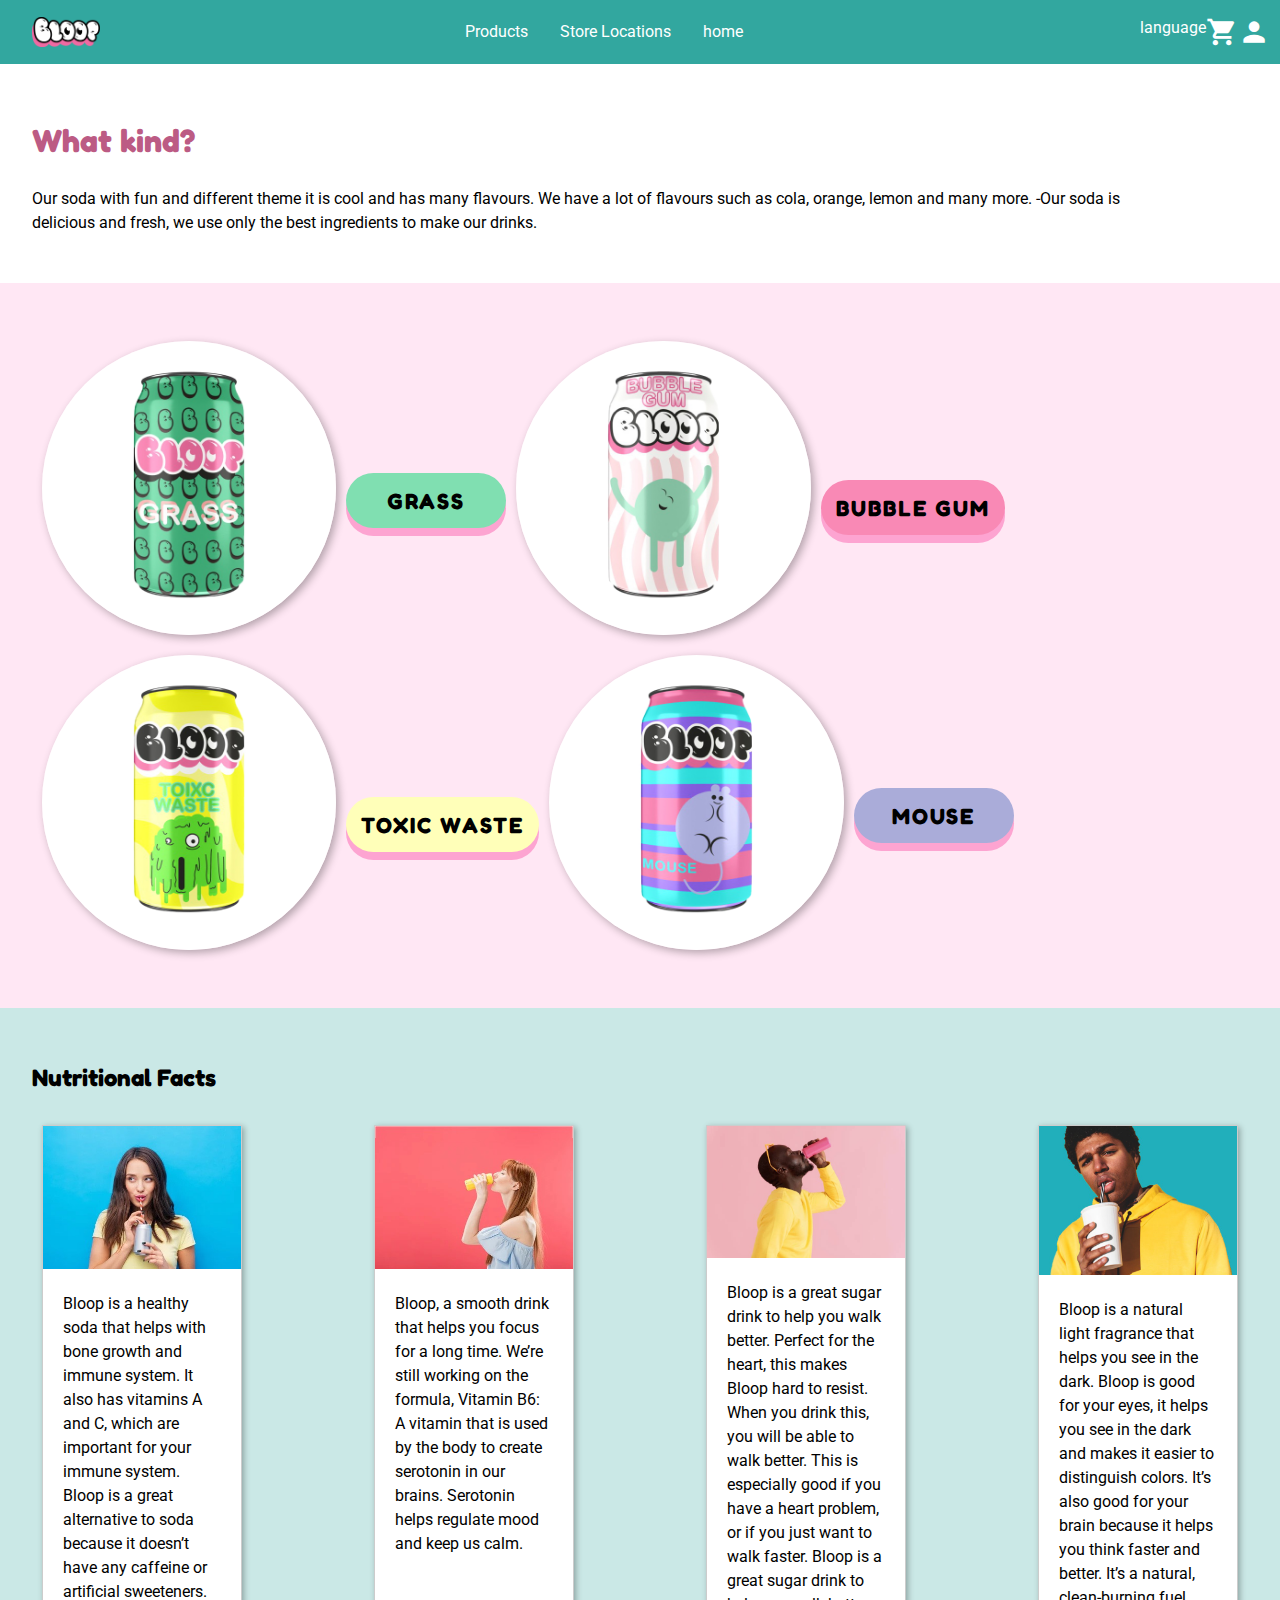
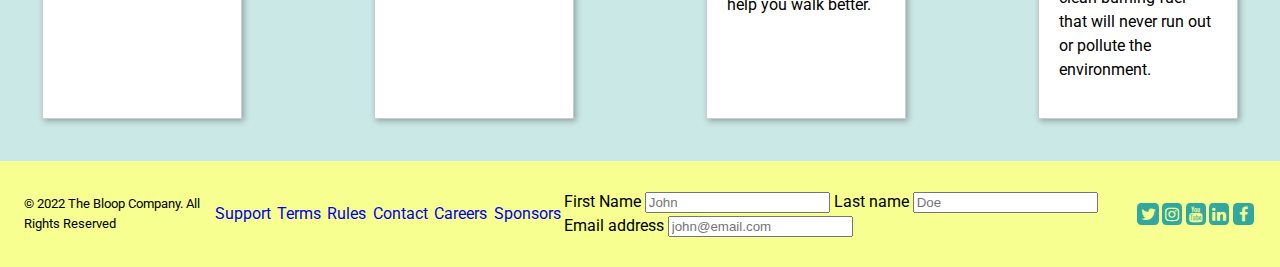
==== commit 7dae96f2: "add text" ====
--- a/products.html
+++ b/products.html
@@ -32,7 +32,7 @@
   <main>
     <article>
       <h1>What kind?</h1>
-      <p class="text">Lorem ipsum dolor sit amet, consectetur adipiscing elit, sed do eiusmod tempor incididunt ut labore et dolore magna aliqua. Dignissim sodales ut eu sem integer vitae justo. Risus in hendrerit gravida rutrum quisque non tellus orci ac. Ut ornare lectus sit amet est placerat. Neque vitae tempus quam pellentesque. Urna neque viverra justo nec ultrices dui sapien eget mi.</p>
+      <p class="text">Our soda with fun and different theme it is cool and has many flavours. We have a lot of flavours such as cola, orange, lemon and many more. -Our soda is delicious and fresh, we use only the best ingredients to make our drinks.</p>
     </article>
     <article class="soda">
       <ul class="kind">
@@ -59,19 +59,19 @@
       <article class="cards">
         <section class="card">
           <img src="images/15.jpeg" alt="">
-          <p>Lorem ipsum dolor sit amet, consectetur adipiscing elit, sed do eiusmod tempor incididunt ut labore et dolore magna aliqua.</p>
+          <p>Bloop is a healthy soda that helps with bone growth and immune system. It also has vitamins A and C, which are important for your immune system. Bloop is a great alternative to soda because it doesn’t have any caffeine or artificial sweeteners.</p>
         </section>
         <section class="card">
           <img src="images/16.jpeg" alt="">
-          <p>Lorem ipsum dolor sit amet, consectetur adipiscing elit, sed do eiusmod tempor incididunt ut labore et dolore magna aliqua.</p>
+          <p>Bloop, a smooth drink that helps you focus for a long time. We’re still working on the formula, Vitamin B6: A vitamin that is used by the body to create serotonin in our brains. Serotonin helps regulate mood and keep us calm.</p>
         </section>
         <section class="card">
           <img src="images/14.jpeg" alt="">
-          <p>Lorem ipsum dolor sit amet, consectetur adipiscing elit, sed do eiusmod tempor incididunt ut labore et dolore magna aliqua.</p>
+          <p>Bloop is a great sugar drink to help you walk better. Perfect for the heart, this makes Bloop hard to resist. When you drink this, you will be able to walk better. This is especially good if you have a heart problem, or if you just want to walk faster. Bloop is a great sugar drink to help you walk better.</p>
         </section>
         <section class="card">
           <img src="images/13.jpeg" alt="">
-          <p>Lorem ipsum dolor sit amet, consectetur adipiscing elit, sed do eiusmod tempor incididunt ut labore et dolore magna aliqua.</p>
+          <p>Bloop is a natural light fragrance that helps you see in the dark. Bloop is good for your eyes, it helps you see in the dark and makes it easier to distinguish colors. It’s also good for your brain because it helps you think faster and better. It’s a natural, clean-burning fuel that will never run out or pollute the environment.</p>
         </section>
       </article>
     </div>
